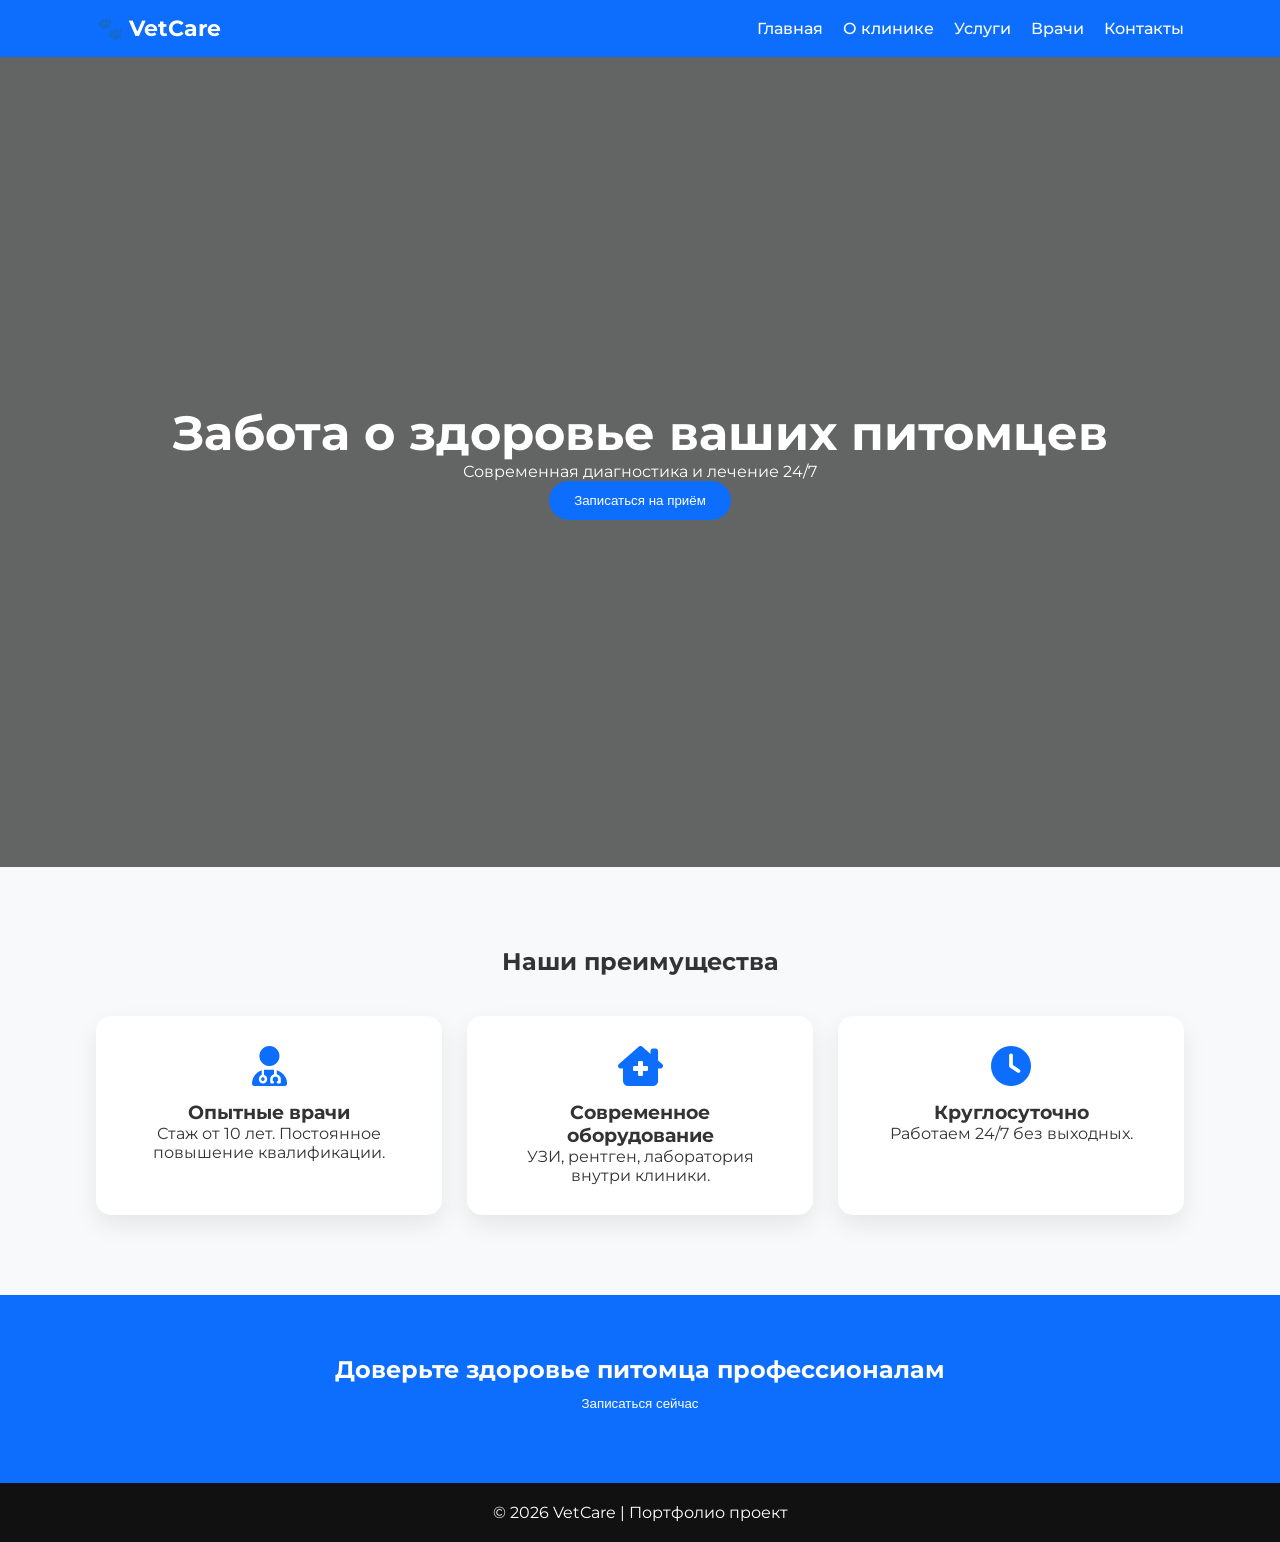
==== index.html @ 55741d21 "1" ====
<!DOCTYPE html>
<html lang="ru">
<head>
<meta charset="UTF-8">
<meta name="viewport" content="width=device-width, initial-scale=1.0">
<meta name="description" content="Современная ветеринарная клиника 24/7. Лечение, диагностика, хирургия.">
<title>Ветеринарная клиника "Забота"</title>
<link rel="stylesheet" href="css/style.css">
<link href="https://cdnjs.cloudflare.com/ajax/libs/font-awesome/6.4.0/css/all.min.css" rel="stylesheet">
</head>

<body>

<header>
    <div class="container nav-container">
        <div class="logo">🐾 VetCare</div>
        <nav>
            <ul class="nav-links">
                <li><a href="index.html">Главная</a></li>
                <li><a href="about.html">О клинике</a></li>
                <li><a href="services.html">Услуги</a></li>
                <li><a href="doctors.html">Врачи</a></li>
                <li><a href="contacts.html">Контакты</a></li>
            </ul>
        </nav>
        <div class="burger"><i class="fas fa-bars"></i></div>
    </div>
</header>

<section class="hero">
    <div class="hero-content">
        <h1>Забота о здоровье ваших питомцев</h1>
        <p>Современная диагностика и лечение 24/7</p>
        <button class="btn open-modal">Записаться на приём</button>
    </div>
</section>

<section class="section container">
    <h2>Наши преимущества</h2>
    <div class="cards">
        <div class="card">
            <i class="fas fa-user-md icon"></i>
            <h3>Опытные врачи</h3>
            <p>Стаж от 10 лет. Постоянное повышение квалификации.</p>
        </div>
        <div class="card">
            <i class="fas fa-clinic-medical icon"></i>
            <h3>Современное оборудование</h3>
            <p>УЗИ, рентген, лаборатория внутри клиники.</p>
        </div>
        <div class="card">
            <i class="fas fa-clock icon"></i>
            <h3>Круглосуточно</h3>
            <p>Работаем 24/7 без выходных.</p>
        </div>
    </div>
</section>

<section class="cta">
    <h2>Доверьте здоровье питомца профессионалам</h2>
    <button class="btn open-modal">Записаться сейчас</button>
</section>

<footer>
    <p>© 2026 VetCare | Портфолио проект</p>
</footer>

<!-- Модальное окно -->
<div class="modal">
    <div class="modal-content">
        <span class="close">&times;</span>
        <h2>Онлайн запись</h2>
        <form id="appointment-form">
            <input type="text" placeholder="Ваше имя" required>
            <input type="tel" placeholder="Телефон" required>
            <textarea placeholder="Комментарий"></textarea>
            <button type="submit" class="btn">Отправить</button>
        </form>
    </div>
</div>

<script src="js/script.js"></script>
</body>
</html>
---- css/style.css ----
@import url('https://fonts.googleapis.com/css2?family=Montserrat:wght@400;600;700&display=swap');

* {
    margin: 0;
    padding: 0;
    box-sizing: border-box;
}

body {
    font-family: 'Montserrat', sans-serif;
    background: #f8f9fa;
    color: #333;
    scroll-behavior: smooth;
}

.container {
    width: 85%;
    margin: auto;
}

header {
    background: #0d6efd;
    padding: 15px 0;
    position: sticky;
    top: 0;
    z-index: 1000;
}

.nav-container {
    display: flex;
    justify-content: space-between;
    align-items: center;
}

.logo {
    color: white;
    font-weight: 700;
    font-size: 22px;
}

.nav-links {
    display: flex;
    list-style: none;
}

.nav-links li {
    margin-left: 20px;
}

.nav-links a {
    color: white;
    text-decoration: none;
    font-weight: 500;
    transition: .3s;
}

.nav-links a:hover {
    opacity: .7;
}

.burger {
    display: none;
    color: white;
    font-size: 22px;
    cursor: pointer;
}

.hero {
    height: 90vh;
    background: linear-gradient(rgba(0,0,0,.6), rgba(0,0,0,.6)),
    url('https://images.unsplash.com/photo-1601758228041-f3b2795255f1');
    background-size: cover;
    background-position: center;
    display: flex;
    justify-content: center;
    align-items: center;
    text-align: center;
    color: white;
}

.hero h1 {
    font-size: 48px;
}

.btn {
    background: #0d6efd;
    color: white;
    padding: 12px 25px;
    border: none;
    border-radius: 30px;
    cursor: pointer;
    transition: .3s;
}

.btn:hover {
    background: #084298;
}

.section {
    padding: 80px 0;
    text-align: center;
}

.cards {
    display: flex;
    gap: 25px;
    margin-top: 40px;
}

.card {
    background: white;
    padding: 30px;
    border-radius: 15px;
    box-shadow: 0 10px 25px rgba(0,0,0,.08);
    transition: .3s;
    flex: 1;
}

.card:hover {
    transform: translateY(-10px);
}

.icon {
    font-size: 40px;
    margin-bottom: 15px;
    color: #0d6efd;
}

.cta {
    background: #0d6efd;
    color: white;
    padding: 60px 0;
    text-align: center;
}

/* Modal */

.modal {
    display: none;
    position: fixed;
    width: 100%;
    height: 100%;
    background: rgba(0,0,0,.6);
    justify-content: center;
    align-items: center;
}

.modal-content {
    background: white;
    padding: 30px;
    border-radius: 15px;
    width: 400px;
    position: relative;
}

.modal-content input,
.modal-content textarea {
    width: 100%;
    padding: 10px;
    margin-bottom: 15px;
}

.close {
    position: absolute;
    right: 15px;
    top: 10px;
    cursor: pointer;
    font-size: 20px;
}

footer {
    background: #111;
    color: white;
    text-align: center;
    padding: 20px 0;
}

/* Responsive */

@media(max-width: 900px) {

    .cards {
        flex-direction: column;
    }

    .nav-links {
        display: none;
        flex-direction: column;
        background: #0d6efd;
        position: absolute;
        top: 60px;
        right: 20px;
        padding: 20px;
        border-radius: 10px;
    }

    .burger {
        display: block;
    }
}
.page-hero {
    height: 50vh;
    background: linear-gradient(rgba(0,0,0,.6), rgba(0,0,0,.6)),
    url('https://images.unsplash.com/photo-1548767797-d8c844163c4c');
    background-size: cover;
    display:flex;
    justify-content:center;
    align-items:center;
    color:white;
}

.two-column {
    display: grid;
    grid-template-columns: 1fr 1fr;
    gap: 40px;
}

.about-img {
    width:100%;
    border-radius:15px;
}

.stats {
    background:#0d6efd;
    color:white;
    padding:60px 0;
    text-align:center;
}

.stats-grid {
    display:flex;
    justify-content:space-around;
}

.services-grid .card {
    margin-bottom:20px;
}

.doctors-grid {
    display:flex;
    gap:30px;
}

.doctor-card img {
    width:100%;
    border-radius:15px;
}

.filter-buttons button {
    margin:5px;
    padding:10px 15px;
    border:none;
    background:#0d6efd;
    color:white;
    cursor:pointer;
}
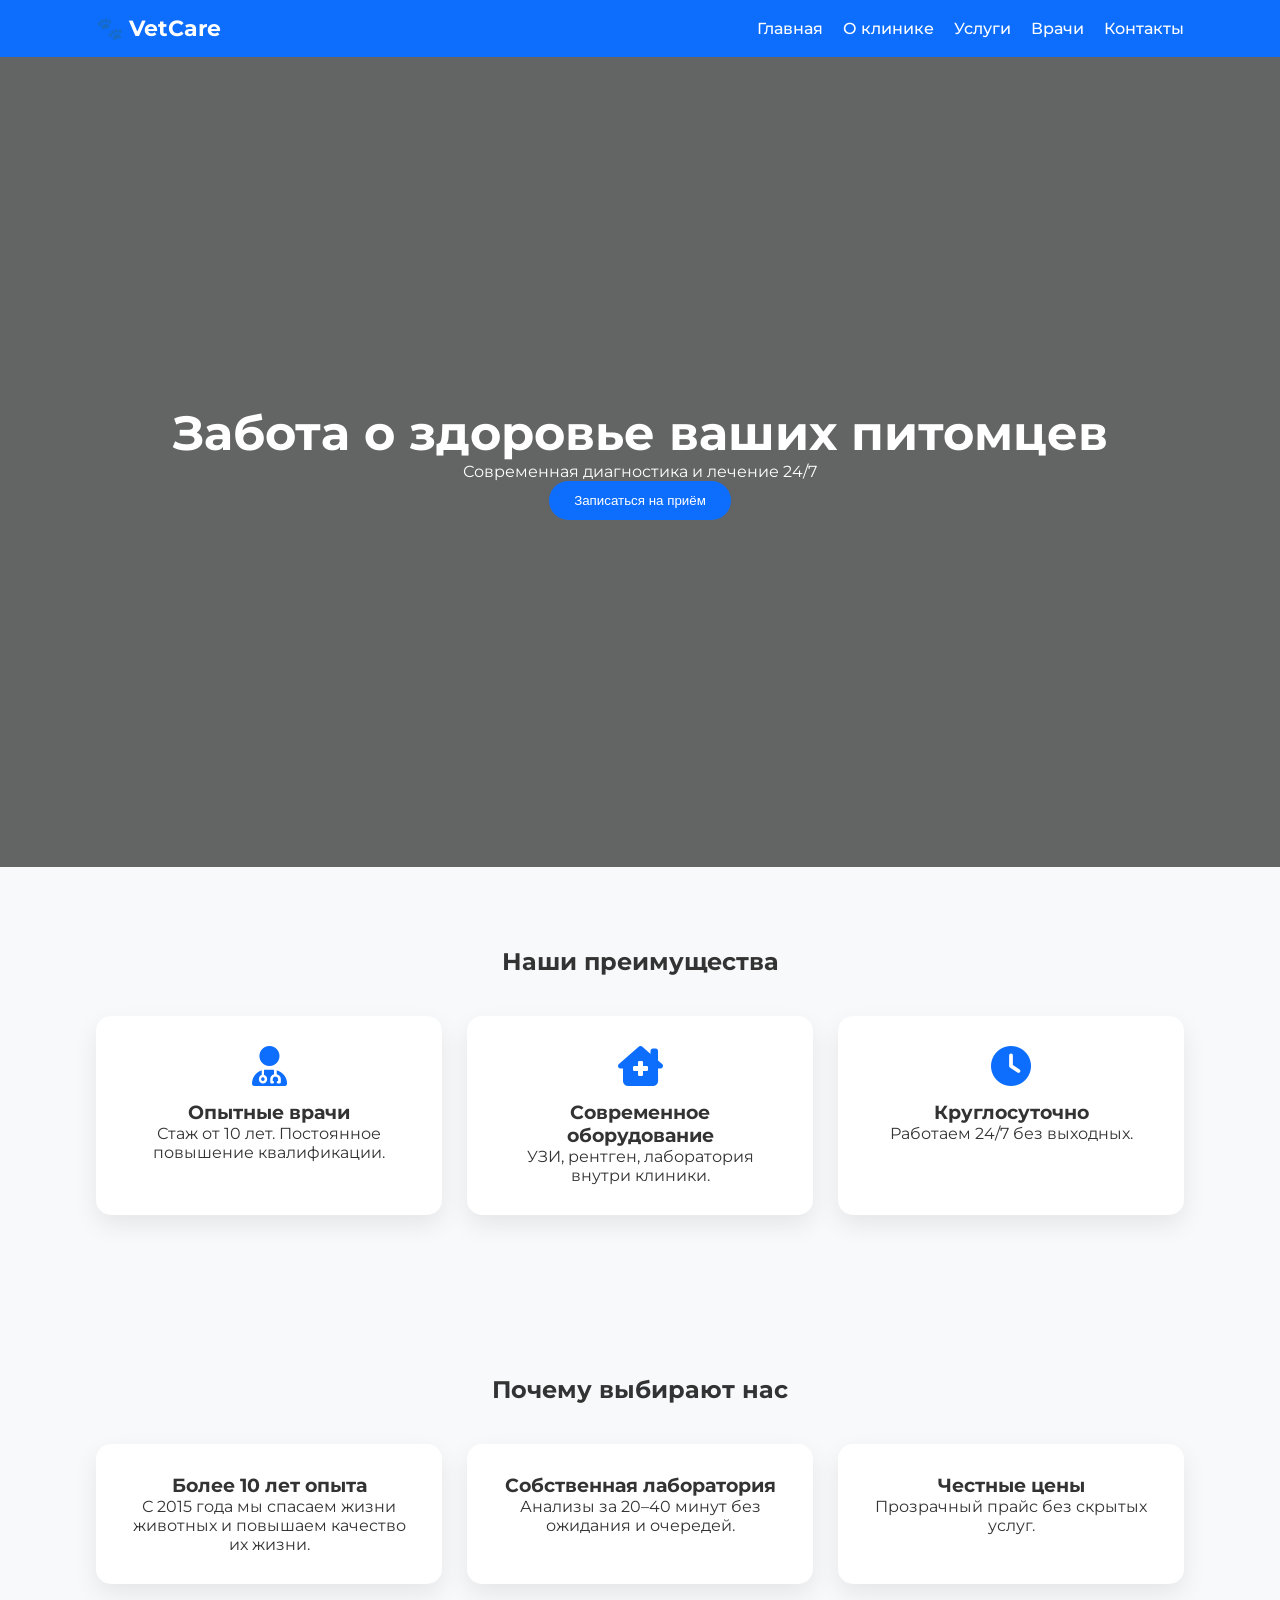
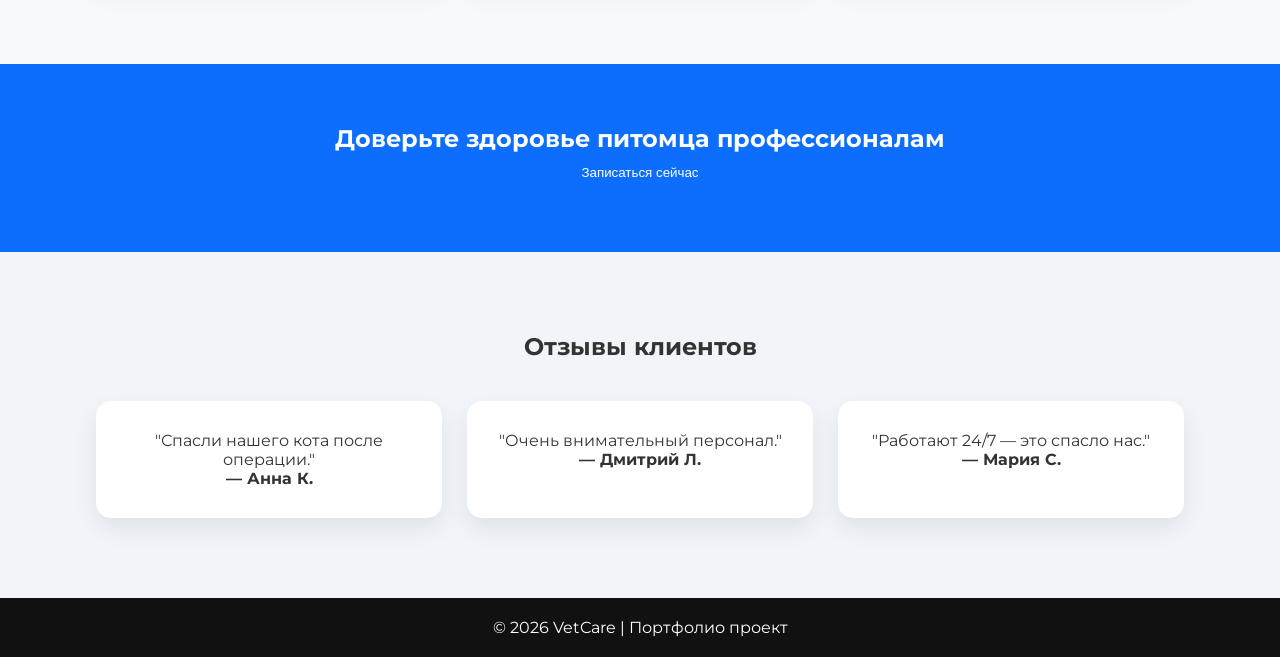
==== commit 94a3466f: "2" ====
--- a/index.html
+++ b/index.html
@@ -55,10 +55,46 @@
         </div>
     </div>
 </section>
+<section class="section container">
+    <h2>Почему выбирают нас</h2>
+    <div class="cards">
+        <div class="card">
+            <h3>Более 10 лет опыта</h3>
+            <p>С 2015 года мы спасаем жизни животных и повышаем качество их жизни.</p>
+        </div>
+        <div class="card">
+            <h3>Собственная лаборатория</h3>
+            <p>Анализы за 20–40 минут без ожидания и очередей.</p>
+        </div>
+        <div class="card">
+            <h3>Честные цены</h3>
+            <p>Прозрачный прайс без скрытых услуг.</p>
+        </div>
+    </div>
+</section>
 
 <section class="cta">
     <h2>Доверьте здоровье питомца профессионалам</h2>
     <button class="btn open-modal">Записаться сейчас</button>
+</section>
+<section class="section testimonials">
+    <div class="container">
+        <h2>Отзывы клиентов</h2>
+        <div class="cards">
+            <div class="card">
+                <p>"Спасли нашего кота после операции."</p>
+                <strong>— Анна К.</strong>
+            </div>
+            <div class="card">
+                <p>"Очень внимательный персонал."</p>
+                <strong>— Дмитрий Л.</strong>
+            </div>
+            <div class="card">
+                <p>"Работают 24/7 — это спасло нас."</p>
+                <strong>— Мария С.</strong>
+            </div>
+        </div>
+    </div>
 </section>
 
 <footer>
--- a/css/style.css
+++ b/css/style.css
@@ -253,4 +253,27 @@
     background:#0d6efd;
     color:white;
     cursor:pointer;
+}
+.price-table {
+    width:100%;
+    border-collapse: collapse;
+    margin-top:20px;
+}
+
+.price-table th, .price-table td {
+    border:1px solid #ddd;
+    padding:12px;
+}
+
+.price-table th {
+    background:#0d6efd;
+    color:white;
+}
+
+.testimonials {
+    background:#f1f4f8;
+}
+
+.faq-item {
+    margin-bottom:20px;
 }
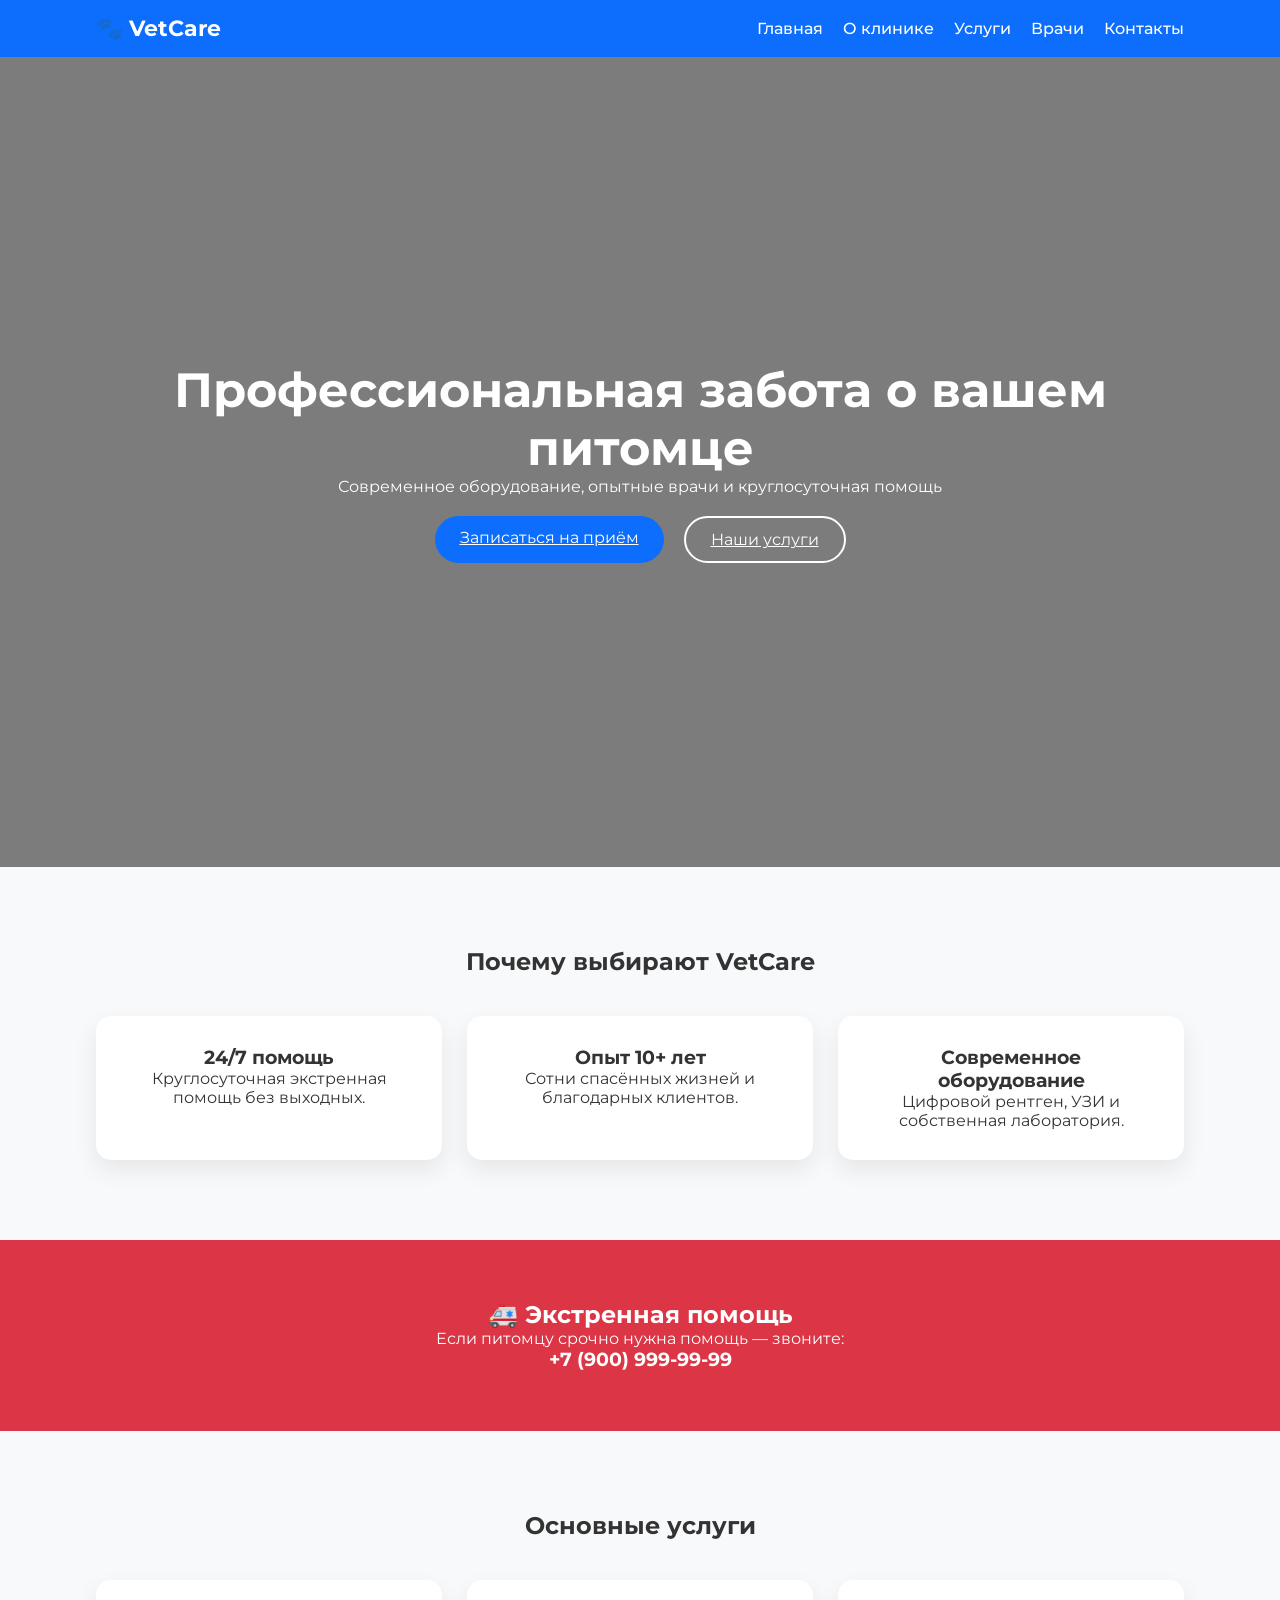
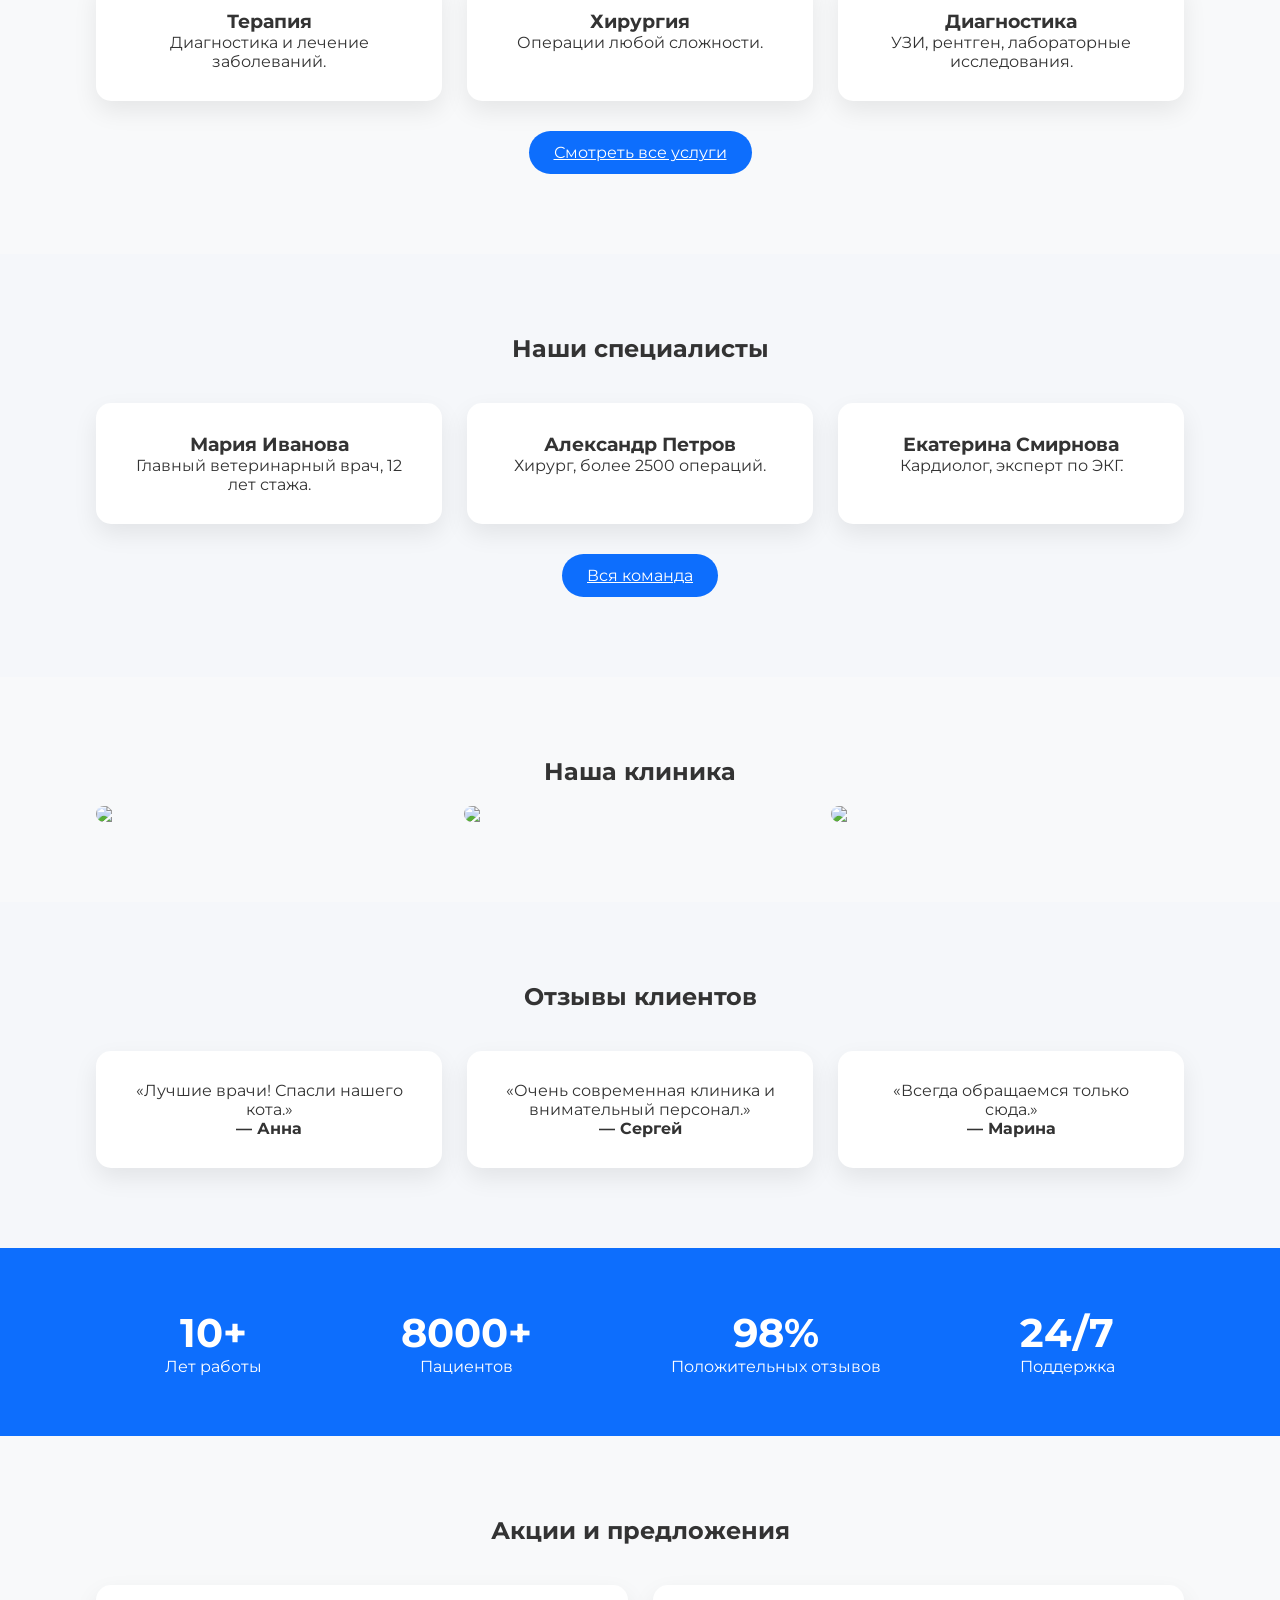
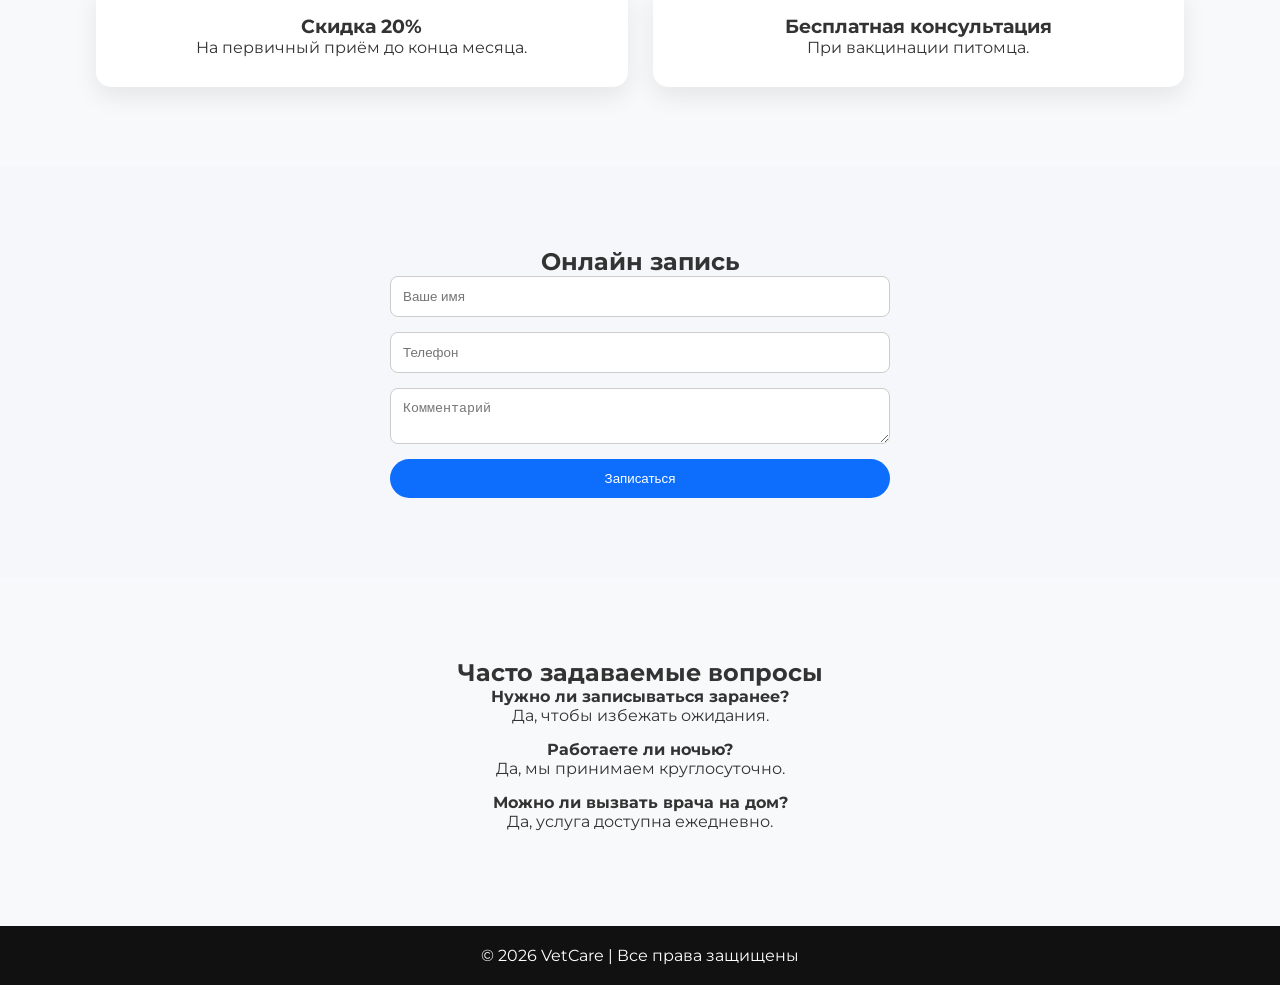
==== commit c139a6c3: "4" ====
--- a/index.html
+++ b/index.html
@@ -3,118 +3,188 @@
 <head>
 <meta charset="UTF-8">
 <meta name="viewport" content="width=device-width, initial-scale=1.0">
-<meta name="description" content="Современная ветеринарная клиника 24/7. Лечение, диагностика, хирургия.">
-<title>Ветеринарная клиника "Забота"</title>
+<title>VetCare — Ветеринарная клиника</title>
 <link rel="stylesheet" href="css/style.css">
-<link href="https://cdnjs.cloudflare.com/ajax/libs/font-awesome/6.4.0/css/all.min.css" rel="stylesheet">
 </head>
-
 <body>
 
 <header>
-    <div class="container nav-container">
-        <div class="logo">🐾 VetCare</div>
-        <nav>
-            <ul class="nav-links">
-                <li><a href="index.html">Главная</a></li>
-                <li><a href="about.html">О клинике</a></li>
-                <li><a href="services.html">Услуги</a></li>
-                <li><a href="doctors.html">Врачи</a></li>
-                <li><a href="contacts.html">Контакты</a></li>
-            </ul>
-        </nav>
-        <div class="burger"><i class="fas fa-bars"></i></div>
-    </div>
+<div class="container nav-container">
+<div class="logo">🐾 VetCare</div>
+<ul class="nav-links">
+<li><a href="index.html">Главная</a></li>
+<li><a href="about.html">О клинике</a></li>
+<li><a href="services.html">Услуги</a></li>
+<li><a href="doctors.html">Врачи</a></li>
+<li><a href="contacts.html">Контакты</a></li>
+</ul>
+</div>
 </header>
 
+<!-- HERO -->
 <section class="hero">
-    <div class="hero-content">
-        <h1>Забота о здоровье ваших питомцев</h1>
-        <p>Современная диагностика и лечение 24/7</p>
-        <button class="btn open-modal">Записаться на приём</button>
-    </div>
+<div class="container hero-content">
+<h1>Профессиональная забота о вашем питомце</h1>
+<p>Современное оборудование, опытные врачи и круглосуточная помощь</p>
+<div class="hero-buttons">
+<a href="contacts.html" class="btn">Записаться на приём</a>
+<a href="services.html" class="btn btn-outline">Наши услуги</a>
+</div>
+</div>
 </section>
 
+<!-- Преимущества -->
 <section class="section container">
-    <h2>Наши преимущества</h2>
-    <div class="cards">
-        <div class="card">
-            <i class="fas fa-user-md icon"></i>
-            <h3>Опытные врачи</h3>
-            <p>Стаж от 10 лет. Постоянное повышение квалификации.</p>
-        </div>
-        <div class="card">
-            <i class="fas fa-clinic-medical icon"></i>
-            <h3>Современное оборудование</h3>
-            <p>УЗИ, рентген, лаборатория внутри клиники.</p>
-        </div>
-        <div class="card">
-            <i class="fas fa-clock icon"></i>
-            <h3>Круглосуточно</h3>
-            <p>Работаем 24/7 без выходных.</p>
-        </div>
-    </div>
-</section>
-<section class="section container">
-    <h2>Почему выбирают нас</h2>
-    <div class="cards">
-        <div class="card">
-            <h3>Более 10 лет опыта</h3>
-            <p>С 2015 года мы спасаем жизни животных и повышаем качество их жизни.</p>
-        </div>
-        <div class="card">
-            <h3>Собственная лаборатория</h3>
-            <p>Анализы за 20–40 минут без ожидания и очередей.</p>
-        </div>
-        <div class="card">
-            <h3>Честные цены</h3>
-            <p>Прозрачный прайс без скрытых услуг.</p>
-        </div>
-    </div>
+<h2>Почему выбирают VetCare</h2>
+<div class="cards">
+<div class="card">
+<h3>24/7 помощь</h3>
+<p>Круглосуточная экстренная помощь без выходных.</p>
+</div>
+<div class="card">
+<h3>Опыт 10+ лет</h3>
+<p>Сотни спасённых жизней и благодарных клиентов.</p>
+</div>
+<div class="card">
+<h3>Современное оборудование</h3>
+<p>Цифровой рентген, УЗИ и собственная лаборатория.</p>
+</div>
+</div>
 </section>
 
-<section class="cta">
-    <h2>Доверьте здоровье питомца профессионалам</h2>
-    <button class="btn open-modal">Записаться сейчас</button>
+<!-- Срочная помощь -->
+<section class="emergency">
+<div class="container">
+<h2>🚑 Экстренная помощь</h2>
+<p>Если питомцу срочно нужна помощь — звоните:</p>
+<h3>+7 (900) 999-99-99</h3>
+</div>
 </section>
-<section class="section testimonials">
-    <div class="container">
-        <h2>Отзывы клиентов</h2>
-        <div class="cards">
-            <div class="card">
-                <p>"Спасли нашего кота после операции."</p>
-                <strong>— Анна К.</strong>
-            </div>
-            <div class="card">
-                <p>"Очень внимательный персонал."</p>
-                <strong>— Дмитрий Л.</strong>
-            </div>
-            <div class="card">
-                <p>"Работают 24/7 — это спасло нас."</p>
-                <strong>— Мария С.</strong>
-            </div>
-        </div>
-    </div>
+
+<!-- Услуги -->
+<section class="section container">
+<h2>Основные услуги</h2>
+<div class="cards">
+<div class="card">
+<h3>Терапия</h3>
+<p>Диагностика и лечение заболеваний.</p>
+</div>
+<div class="card">
+<h3>Хирургия</h3>
+<p>Операции любой сложности.</p>
+</div>
+<div class="card">
+<h3>Диагностика</h3>
+<p>УЗИ, рентген, лабораторные исследования.</p>
+</div>
+</div>
+<a href="services.html" class="btn center-btn">Смотреть все услуги</a>
+</section>
+
+<!-- Врачи -->
+<section class="section light-bg">
+<div class="container">
+<h2>Наши специалисты</h2>
+<div class="cards">
+<div class="card">
+<h3>Мария Иванова</h3>
+<p>Главный ветеринарный врач, 12 лет стажа.</p>
+</div>
+<div class="card">
+<h3>Александр Петров</h3>
+<p>Хирург, более 2500 операций.</p>
+</div>
+<div class="card">
+<h3>Екатерина Смирнова</h3>
+<p>Кардиолог, эксперт по ЭКГ.</p>
+</div>
+</div>
+<a href="doctors.html" class="btn center-btn">Вся команда</a>
+</div>
+</section>
+
+<!-- Галерея -->
+<section class="section container">
+<h2>Наша клиника</h2>
+<div class="gallery">
+<img src="https://images.unsplash.com/photo-1583511655857-d19b40a7a54e">
+<img src="https://images.unsplash.com/photo-1559839734-2b71ea197ec2">
+<img src="https://images.unsplash.com/photo-1594824476967-48c8b964273f">
+</div>
+</section>
+
+<!-- Отзывы -->
+<section class="section light-bg">
+<div class="container">
+<h2>Отзывы клиентов</h2>
+<div class="cards">
+<div class="card">
+<p>«Лучшие врачи! Спасли нашего кота.»</p>
+<strong>— Анна</strong>
+</div>
+<div class="card">
+<p>«Очень современная клиника и внимательный персонал.»</p>
+<strong>— Сергей</strong>
+</div>
+<div class="card">
+<p>«Всегда обращаемся только сюда.»</p>
+<strong>— Марина</strong>
+</div>
+</div>
+</div>
+</section>
+
+<!-- Статистика -->
+<section class="stats">
+<div class="container stats-grid">
+<div><h3>10+</h3><p>Лет работы</p></div>
+<div><h3>8000+</h3><p>Пациентов</p></div>
+<div><h3>98%</h3><p>Положительных отзывов</p></div>
+<div><h3>24/7</h3><p>Поддержка</p></div>
+</div>
+</section>
+
+<!-- Акции -->
+<section class="section container">
+<h2>Акции и предложения</h2>
+<div class="cards">
+<div class="card">
+<h3>Скидка 20%</h3>
+<p>На первичный приём до конца месяца.</p>
+</div>
+<div class="card">
+<h3>Бесплатная консультация</h3>
+<p>При вакцинации питомца.</p>
+</div>
+</div>
+</section>
+
+<!-- Онлайн запись -->
+<section class="section light-bg">
+<div class="container">
+<h2>Онлайн запись</h2>
+<form class="contact-form">
+<input type="text" placeholder="Ваше имя" required>
+<input type="tel" placeholder="Телефон" required>
+<textarea placeholder="Комментарий"></textarea>
+<button class="btn">Записаться</button>
+</form>
+</div>
+</section>
+
+<!-- FAQ -->
+<section class="section container">
+<h2>Часто задаваемые вопросы</h2>
+<div class="faq">
+<p><strong>Нужно ли записываться заранее?</strong><br>Да, чтобы избежать ожидания.</p>
+<p><strong>Работаете ли ночью?</strong><br>Да, мы принимаем круглосуточно.</p>
+<p><strong>Можно ли вызвать врача на дом?</strong><br>Да, услуга доступна ежедневно.</p>
+</div>
 </section>
 
 <footer>
-    <p>© 2026 VetCare | Портфолио проект</p>
+<p>© 2026 VetCare | Все права защищены</p>
 </footer>
 
-<!-- Модальное окно -->
-<div class="modal">
-    <div class="modal-content">
-        <span class="close">&times;</span>
-        <h2>Онлайн запись</h2>
-        <form id="appointment-form">
-            <input type="text" placeholder="Ваше имя" required>
-            <input type="tel" placeholder="Телефон" required>
-            <textarea placeholder="Комментарий"></textarea>
-            <button type="submit" class="btn">Отправить</button>
-        </form>
-    </div>
-</div>
-
-<script src="js/script.js"></script>
 </body>
 </html>
--- a/css/style.css
+++ b/css/style.css
@@ -276,4 +276,157 @@
 
 .faq-item {
     margin-bottom:20px;
+}
+.gallery {
+    display: grid;
+    grid-template-columns: repeat(3, 1fr);
+    gap: 15px;
+    margin-top: 30px;
+}
+
+.gallery img {
+    width: 100%;
+    border-radius: 15px;
+}
+
+.license {
+    background: #f1f4f8;
+    text-align: center;
+}
+
+.partners {
+    display: flex;
+    justify-content: space-around;
+    margin-top: 30px;
+    font-weight: 600;
+}
+
+.stats {
+    background: #0d6efd;
+    color: white;
+    text-align: center;
+}
+
+.stats-grid {
+    display: flex;
+    justify-content: space-around;
+}
+
+.stats h3 {
+    font-size: 40px;
+}
+.emergency {
+    background:#dc3545;
+    color:white;
+    text-align:center;
+    padding:60px 0;
+}
+
+.contact-form {
+    display:flex;
+    flex-direction:column;
+    gap:15px;
+    max-width:500px;
+    margin:auto;
+}
+
+.contact-form input,
+.contact-form textarea {
+    padding:12px;
+    border:1px solid #ccc;
+    border-radius:8px;
+}
+.doctor-card img {
+    width: 100%;
+    border-radius: 12px;
+    margin-bottom: 15px;
+}
+
+.doctor-card h4 {
+    margin-top: 15px;
+    color: #0d6efd;
+}
+.hero {
+background: linear-gradient(rgba(0,0,0,0.5), rgba(0,0,0,0.5)),
+url('https://images.unsplash.com/photo-1517849845537-4d257902454a');
+background-size: cover;
+background-position: center;
+color: white;
+padding: 120px 0;
+text-align: center;
+}
+
+.hero-buttons {
+margin-top: 20px;
+display: flex;
+gap: 20px;
+justify-content: center;
+}
+
+.btn-outline {
+background: transparent;
+border: 2px solid white;
+color: white;
+}
+
+.light-bg {
+background: #f5f7fa;
+}
+
+.center-btn {
+display: block;
+margin: 30px auto 0;
+width: fit-content;
+}
+
+.gallery {
+display: grid;
+grid-template-columns: repeat(3, 1fr);
+gap: 15px;
+margin-top: 20px;
+}
+
+.gallery img {
+width: 100%;
+border-radius: 15px;
+}
+
+.faq p {
+margin-bottom: 15px;
+}
+.service-grid {
+display: grid;
+grid-template-columns: repeat(3, 1fr);
+gap: 25px;
+margin-top: 30px;
+}
+
+.service-card {
+background: white;
+padding: 25px;
+border-radius: 15px;
+box-shadow: 0 8px 25px rgba(0,0,0,0.08);
+transition: 0.3s;
+}
+
+.service-card:hover {
+transform: translateY(-5px);
+}
+
+.service-card ul {
+padding-left: 20px;
+margin: 15px 0;
+}
+
+.price {
+font-weight: bold;
+color: #0d6efd;
+}
+
+.steps {
+display: grid;
+grid-template-columns: repeat(4, 1fr);
+gap: 20px;
+text-align: center;
+margin-top: 30px;
 }
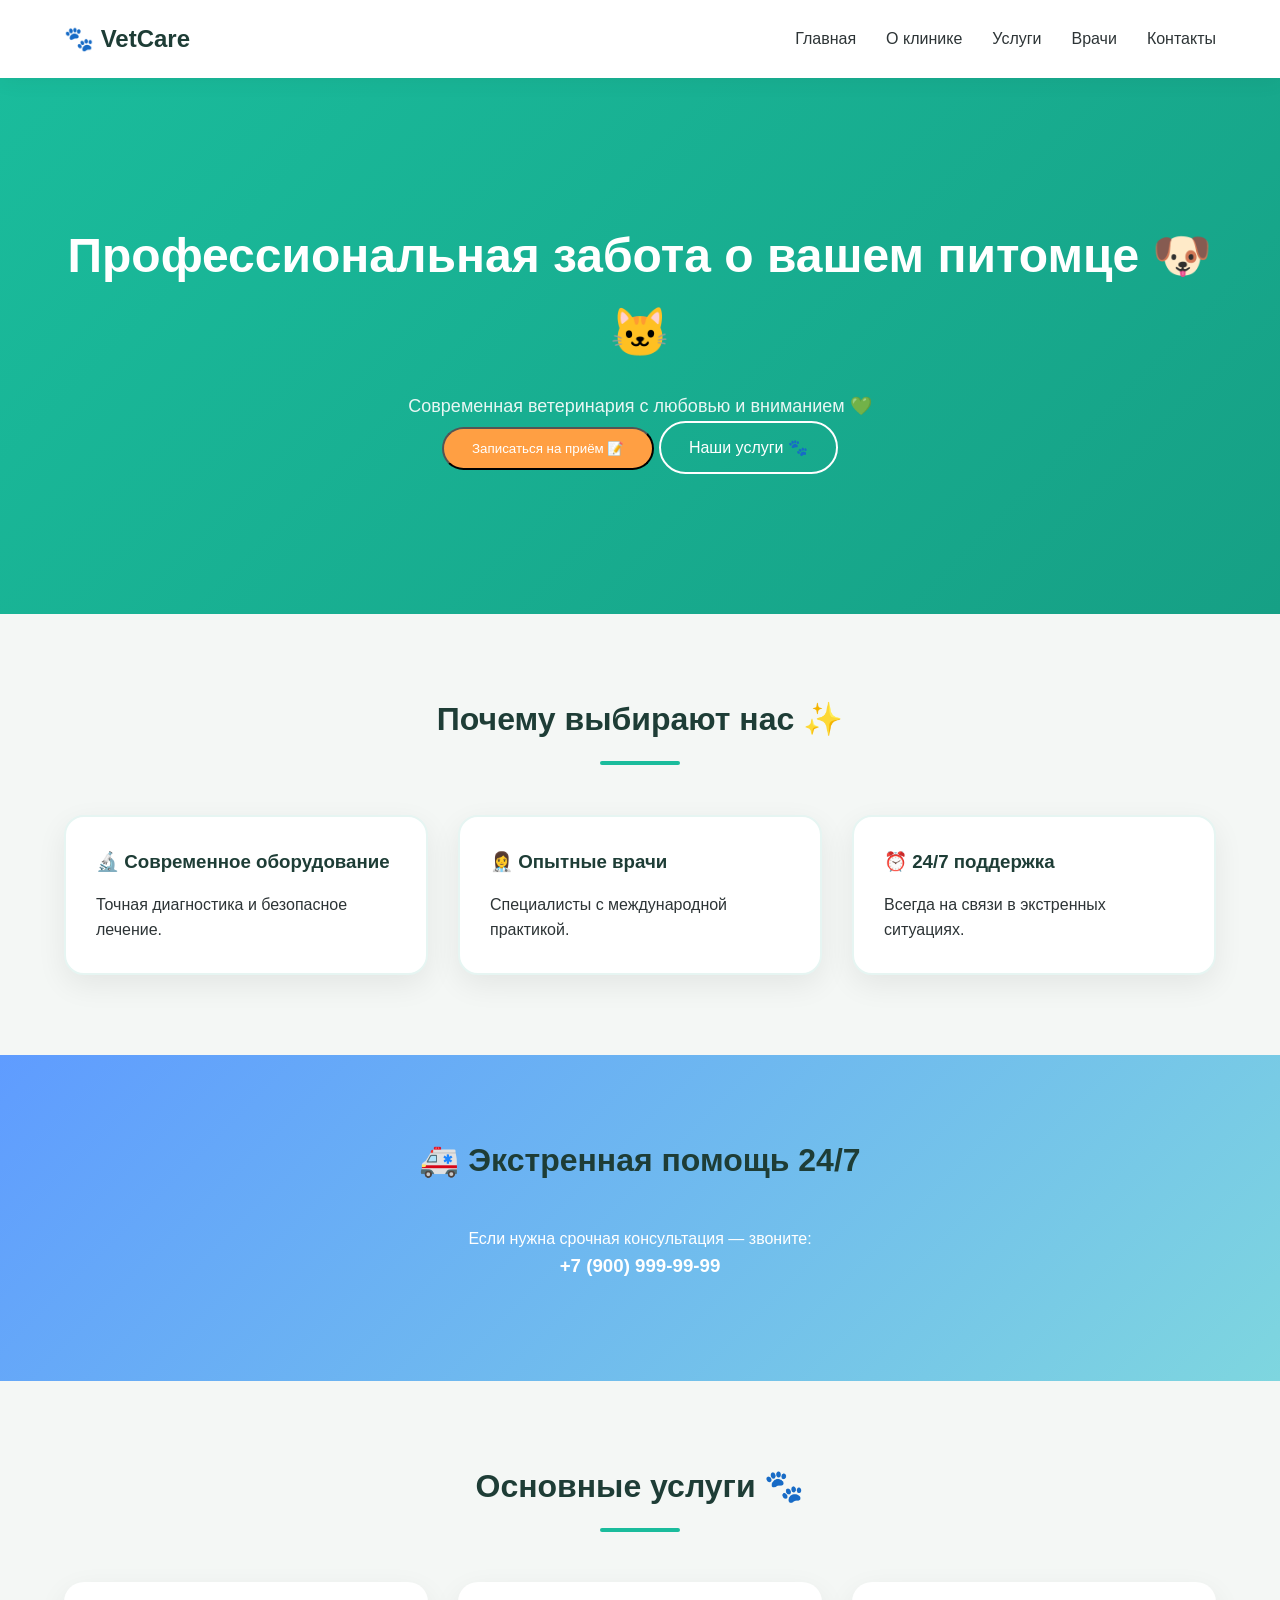
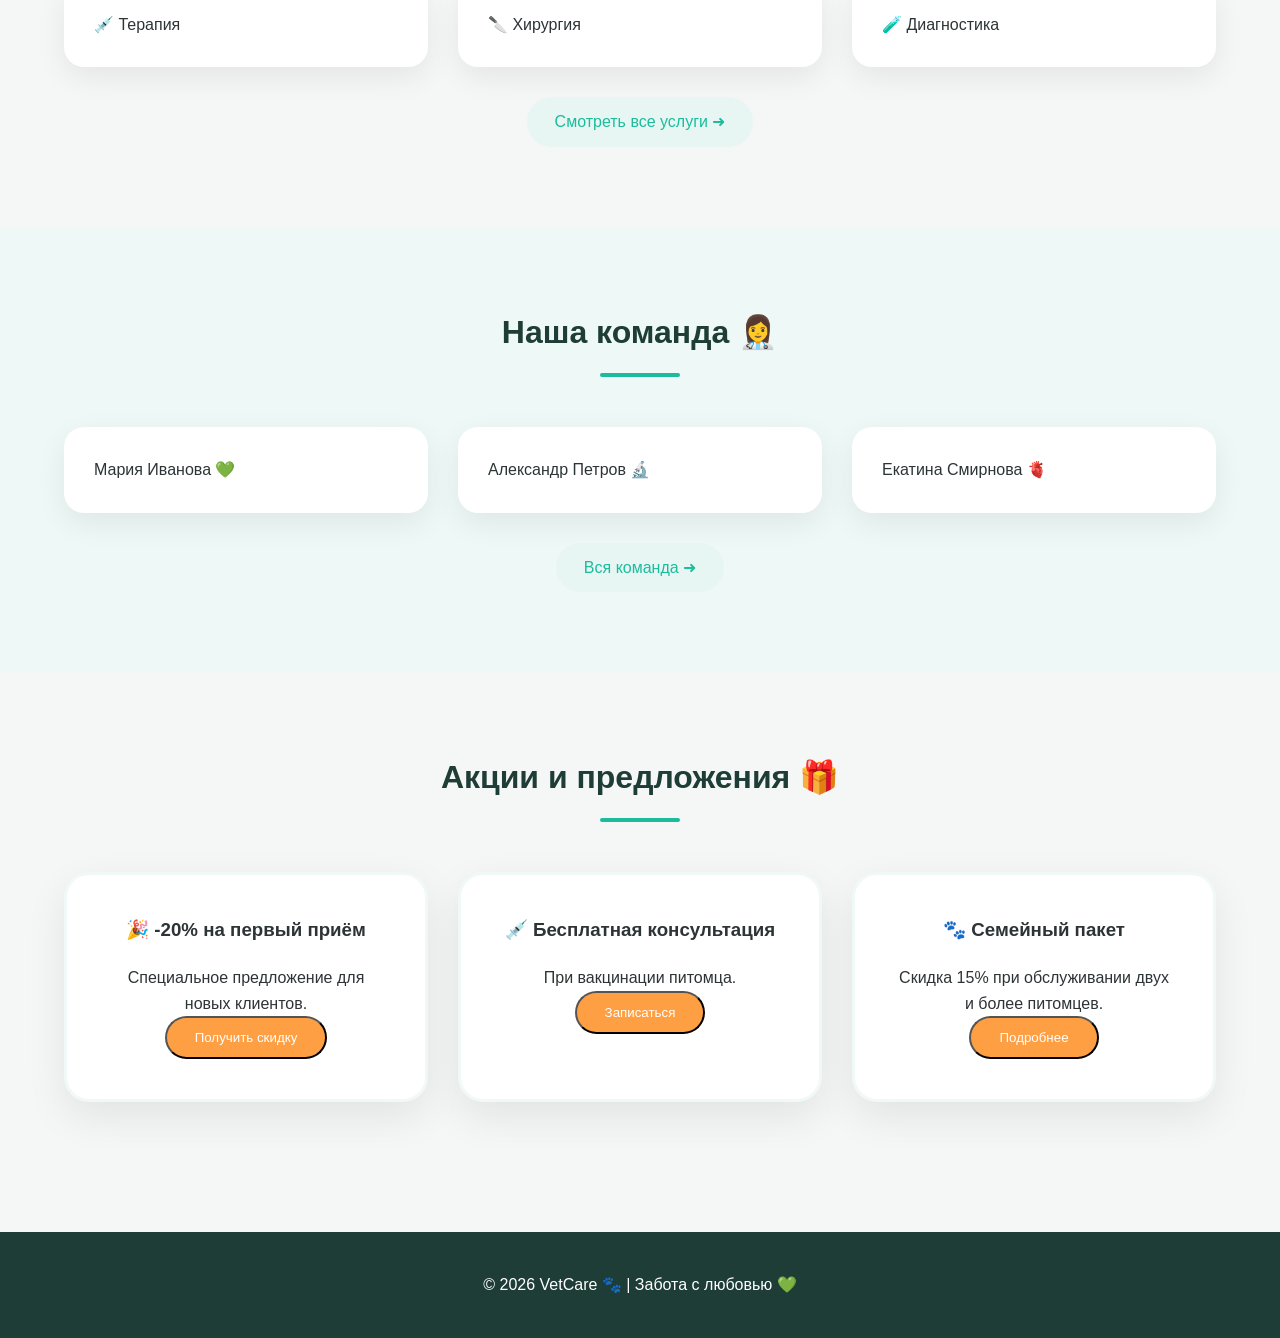
==== commit 412f3768: "6" ====
--- a/index.html
+++ b/index.html
@@ -3,7 +3,7 @@
 <head>
 <meta charset="UTF-8">
 <meta name="viewport" content="width=device-width, initial-scale=1.0">
-<title>VetCare — Ветеринарная клиника</title>
+<title>VetCare — Ветеринарная клиника 🐾</title>
 <link rel="stylesheet" href="css/style.css">
 </head>
 <body>
@@ -23,168 +23,133 @@
 
 <!-- HERO -->
 <section class="hero">
-<div class="container hero-content">
-<h1>Профессиональная забота о вашем питомце</h1>
-<p>Современное оборудование, опытные врачи и круглосуточная помощь</p>
+<div class="container hero-box">
+<h1>Профессиональная забота о вашем питомце 🐶🐱</h1>
+<p>Современная ветеринария с любовью и вниманием 💚</p>
+
 <div class="hero-buttons">
-<a href="contacts.html" class="btn">Записаться на приём</a>
-<a href="services.html" class="btn btn-outline">Наши услуги</a>
+<button class="btn btn-accent" onclick="openModal()">Записаться на приём 📝</button>
+<a href="services.html" class="btn btn-outline">Наши услуги 🐾</a>
 </div>
+
 </div>
 </section>
 
 <!-- Преимущества -->
 <section class="section container">
-<h2>Почему выбирают VetCare</h2>
-<div class="cards">
+<h2 class="section-title">Почему выбирают нас ✨</h2>
+
+<div class="cards fancy-cards">
 <div class="card">
-<h3>24/7 помощь</h3>
-<p>Круглосуточная экстренная помощь без выходных.</p>
+<h3>🔬 Современное оборудование</h3>
+<p>Точная диагностика и безопасное лечение.</p>
 </div>
 <div class="card">
-<h3>Опыт 10+ лет</h3>
-<p>Сотни спасённых жизней и благодарных клиентов.</p>
+<h3>👩‍⚕️ Опытные врачи</h3>
+<p>Специалисты с международной практикой.</p>
 </div>
 <div class="card">
-<h3>Современное оборудование</h3>
-<p>Цифровой рентген, УЗИ и собственная лаборатория.</p>
+<h3>⏰ 24/7 поддержка</h3>
+<p>Всегда на связи в экстренных ситуациях.</p>
 </div>
 </div>
 </section>
 
-<!-- Срочная помощь -->
-<section class="emergency">
-<div class="container">
-<h2>🚑 Экстренная помощь</h2>
-<p>Если питомцу срочно нужна помощь — звоните:</p>
+<!-- Экстренная помощь -->
+<section class="emergency-new">
+<div class="container emergency-box">
+<h2>🚑 Экстренная помощь 24/7</h2>
+<p>Если нужна срочная консультация — звоните:</p>
 <h3>+7 (900) 999-99-99</h3>
 </div>
 </section>
 
 <!-- Услуги -->
 <section class="section container">
-<h2>Основные услуги</h2>
+<h2 class="section-title">Основные услуги 🐾</h2>
+
 <div class="cards">
-<div class="card">
-<h3>Терапия</h3>
-<p>Диагностика и лечение заболеваний.</p>
+<div class="card">💉 Терапия</div>
+<div class="card">🔪 Хирургия</div>
+<div class="card">🧪 Диагностика</div>
 </div>
-<div class="card">
-<h3>Хирургия</h3>
-<p>Операции любой сложности.</p>
+
+<div class="center-btn">
+<a href="services.html" class="btn btn-soft">Смотреть все услуги ➜</a>
 </div>
-<div class="card">
-<h3>Диагностика</h3>
-<p>УЗИ, рентген, лабораторные исследования.</p>
-</div>
-</div>
-<a href="services.html" class="btn center-btn">Смотреть все услуги</a>
 </section>
 
 <!-- Врачи -->
 <section class="section light-bg">
 <div class="container">
-<h2>Наши специалисты</h2>
+<h2 class="section-title">Наша команда 👩‍⚕️</h2>
+
 <div class="cards">
-<div class="card">
-<h3>Мария Иванова</h3>
-<p>Главный ветеринарный врач, 12 лет стажа.</p>
+<div class="card">Мария Иванова 💚</div>
+<div class="card">Александр Петров 🔬</div>
+<div class="card">Екатина Смирнова 🫀</div>
 </div>
-<div class="card">
-<h3>Александр Петров</h3>
-<p>Хирург, более 2500 операций.</p>
+
+<div class="center-btn">
+<a href="doctors.html" class="btn btn-soft">Вся команда ➜</a>
 </div>
-<div class="card">
-<h3>Екатерина Смирнова</h3>
-<p>Кардиолог, эксперт по ЭКГ.</p>
-</div>
-</div>
-<a href="doctors.html" class="btn center-btn">Вся команда</a>
-</div>
-</section>
 
-<!-- Галерея -->
-<section class="section container">
-<h2>Наша клиника</h2>
-<div class="gallery">
-<img src="https://images.unsplash.com/photo-1583511655857-d19b40a7a54e">
-<img src="https://images.unsplash.com/photo-1559839734-2b71ea197ec2">
-<img src="https://images.unsplash.com/photo-1594824476967-48c8b964273f">
-</div>
-</section>
-
-<!-- Отзывы -->
-<section class="section light-bg">
-<div class="container">
-<h2>Отзывы клиентов</h2>
-<div class="cards">
-<div class="card">
-<p>«Лучшие врачи! Спасли нашего кота.»</p>
-<strong>— Анна</strong>
-</div>
-<div class="card">
-<p>«Очень современная клиника и внимательный персонал.»</p>
-<strong>— Сергей</strong>
-</div>
-<div class="card">
-<p>«Всегда обращаемся только сюда.»</p>
-<strong>— Марина</strong>
-</div>
-</div>
-</div>
-</section>
-
-<!-- Статистика -->
-<section class="stats">
-<div class="container stats-grid">
-<div><h3>10+</h3><p>Лет работы</p></div>
-<div><h3>8000+</h3><p>Пациентов</p></div>
-<div><h3>98%</h3><p>Положительных отзывов</p></div>
-<div><h3>24/7</h3><p>Поддержка</p></div>
 </div>
 </section>
 
 <!-- Акции -->
 <section class="section container">
-<h2>Акции и предложения</h2>
-<div class="cards">
-<div class="card">
-<h3>Скидка 20%</h3>
-<p>На первичный приём до конца месяца.</p>
+<h2 class="section-title">Акции и предложения 🎁</h2>
+
+<div class="promo-grid">
+
+<div class="promo-card">
+<h3>🎉 -20% на первый приём</h3>
+<p>Специальное предложение для новых клиентов.</p>
+<button class="btn btn-accent" onclick="openModal()">Получить скидку</button>
 </div>
-<div class="card">
-<h3>Бесплатная консультация</h3>
+
+<div class="promo-card">
+<h3>💉 Бесплатная консультация</h3>
 <p>При вакцинации питомца.</p>
+<button class="btn btn-accent" onclick="openModal()">Записаться</button>
 </div>
+
+<div class="promo-card">
+<h3>🐾 Семейный пакет</h3>
+<p>Скидка 15% при обслуживании двух и более питомцев.</p>
+<button class="btn btn-accent" onclick="openModal()">Подробнее</button>
+</div>
+
 </div>
 </section>
 
-<!-- Онлайн запись -->
-<section class="section light-bg">
-<div class="container">
-<h2>Онлайн запись</h2>
+<footer>
+<p>© 2026 VetCare 🐾 | Забота с любовью 💚</p>
+</footer>
+
+<!-- МОДАЛЬНОЕ ОКНО -->
+<div id="modal" class="modal">
+<div class="modal-content">
+<span class="close" onclick="closeModal()">×</span>
+<h2>Оставить заявку 📝</h2>
 <form class="contact-form">
 <input type="text" placeholder="Ваше имя" required>
 <input type="tel" placeholder="Телефон" required>
 <textarea placeholder="Комментарий"></textarea>
-<button class="btn">Записаться</button>
+<button class="btn btn-accent">Отправить</button>
 </form>
 </div>
-</section>
+</div>
 
-<!-- FAQ -->
-<section class="section container">
-<h2>Часто задаваемые вопросы</h2>
-<div class="faq">
-<p><strong>Нужно ли записываться заранее?</strong><br>Да, чтобы избежать ожидания.</p>
-<p><strong>Работаете ли ночью?</strong><br>Да, мы принимаем круглосуточно.</p>
-<p><strong>Можно ли вызвать врача на дом?</strong><br>Да, услуга доступна ежедневно.</p>
-</div>
-</section>
-
-<footer>
-<p>© 2026 VetCare | Все права защищены</p>
-</footer>
+<script>
+function openModal() {
+document.getElementById("modal").style.display = "flex";
+}
+function closeModal() {
+document.getElementById("modal").style.display = "none";
+}
+</script>
 
 </body>
 </html>
--- a/css/style.css
+++ b/css/style.css
@@ -1,416 +1,172 @@
-@import url('https://fonts.googleapis.com/css2?family=Montserrat:wght@400;600;700&display=swap');
+/* ===== БАЗА ===== */
 
 * {
-    margin: 0;
-    padding: 0;
-    box-sizing: border-box;
+margin: 0;
+padding: 0;
+box-sizing: border-box;
 }
 
 body {
-    font-family: 'Montserrat', sans-serif;
-    background: #f8f9fa;
-    color: #333;
-    scroll-behavior: smooth;
+font-family: 'Segoe UI', sans-serif;
+background: #f4f7f5;
+color: #2d3436;
+line-height: 1.6;
 }
 
 .container {
-    width: 85%;
-    margin: auto;
-}
+width: 90%;
+max-width: 1200px;
+margin: auto;
+}
+
+.section {
+padding: 80px 0;
+}
+
+h1, h2, h3 {
+margin-bottom: 20px;
+}
+
+h2 {
+text-align: center;
+font-size: 32px;
+color: #1e3d36;
+margin-bottom: 40px;
+}
+
+/* ===== HEADER ===== */
 
 header {
-    background: #0d6efd;
-    padding: 15px 0;
-    position: sticky;
-    top: 0;
-    z-index: 1000;
+background: white;
+box-shadow: 0 4px 20px rgba(0,0,0,0.05);
+position: sticky;
+top: 0;
+z-index: 1000;
 }
 
 .nav-container {
-    display: flex;
-    justify-content: space-between;
-    align-items: center;
+display: flex;
+justify-content: space-between;
+align-items: center;
+padding: 20px 0;
 }
 
 .logo {
-    color: white;
-    font-weight: 700;
-    font-size: 22px;
+font-size: 24px;
+font-weight: bold;
+color: #1e3d36;
 }
 
 .nav-links {
-    display: flex;
-    list-style: none;
-}
-
-.nav-links li {
-    margin-left: 20px;
+list-style: none;
+display: flex;
+gap: 30px;
 }
 
 .nav-links a {
-    color: white;
-    text-decoration: none;
-    font-weight: 500;
-    transition: .3s;
+text-decoration: none;
+color: #2d3436;
+font-weight: 500;
+transition: 0.3s;
 }
 
 .nav-links a:hover {
-    opacity: .7;
-}
-
-.burger {
-    display: none;
-    color: white;
-    font-size: 22px;
-    cursor: pointer;
-}
+color: #1abc9c;
+}
+
+/* ===== HERO ===== */
 
 .hero {
-    height: 90vh;
-    background: linear-gradient(rgba(0,0,0,.6), rgba(0,0,0,.6)),
-    url('https://images.unsplash.com/photo-1601758228041-f3b2795255f1');
-    background-size: cover;
-    background-position: center;
-    display: flex;
-    justify-content: center;
-    align-items: center;
-    text-align: center;
-    color: white;
+background: linear-gradient(135deg, #1abc9c, #16a085);
+color: white;
+padding: 140px 0;
+text-align: center;
 }
 
 .hero h1 {
-    font-size: 48px;
-}
+font-size: 48px;
+margin-bottom: 20px;
+}
+
+.hero p {
+font-size: 18px;
+opacity: 0.9;
+}
+
+.page-hero {
+background: linear-gradient(135deg, #dff7f2, #f6fffc);
+padding: 100px 0;
+text-align: center;
+}
+
+/* ===== КНОПКИ ===== */
 
 .btn {
-    background: #0d6efd;
-    color: white;
-    padding: 12px 25px;
-    border: none;
-    border-radius: 30px;
-    cursor: pointer;
-    transition: .3s;
+display: inline-block;
+padding: 12px 28px;
+background: #1abc9c;
+color: white;
+border-radius: 30px;
+text-decoration: none;
+transition: 0.3s;
+font-weight: 500;
 }
 
 .btn:hover {
-    background: #084298;
-}
-
-.section {
-    padding: 80px 0;
-    text-align: center;
-}
-
-.cards {
-    display: flex;
-    gap: 25px;
-    margin-top: 40px;
-}
-
-.card {
-    background: white;
-    padding: 30px;
-    border-radius: 15px;
-    box-shadow: 0 10px 25px rgba(0,0,0,.08);
-    transition: .3s;
-    flex: 1;
-}
-
-.card:hover {
-    transform: translateY(-10px);
-}
-
-.icon {
-    font-size: 40px;
-    margin-bottom: 15px;
-    color: #0d6efd;
-}
-
-.cta {
-    background: #0d6efd;
-    color: white;
-    padding: 60px 0;
-    text-align: center;
-}
-
-/* Modal */
-
-.modal {
-    display: none;
-    position: fixed;
-    width: 100%;
-    height: 100%;
-    background: rgba(0,0,0,.6);
-    justify-content: center;
-    align-items: center;
-}
-
-.modal-content {
-    background: white;
-    padding: 30px;
-    border-radius: 15px;
-    width: 400px;
-    position: relative;
-}
-
-.modal-content input,
-.modal-content textarea {
-    width: 100%;
-    padding: 10px;
-    margin-bottom: 15px;
-}
-
-.close {
-    position: absolute;
-    right: 15px;
-    top: 10px;
-    cursor: pointer;
-    font-size: 20px;
-}
-
-footer {
-    background: #111;
-    color: white;
-    text-align: center;
-    padding: 20px 0;
-}
-
-/* Responsive */
-
-@media(max-width: 900px) {
-
-    .cards {
-        flex-direction: column;
-    }
-
-    .nav-links {
-        display: none;
-        flex-direction: column;
-        background: #0d6efd;
-        position: absolute;
-        top: 60px;
-        right: 20px;
-        padding: 20px;
-        border-radius: 10px;
-    }
-
-    .burger {
-        display: block;
-    }
-}
-.page-hero {
-    height: 50vh;
-    background: linear-gradient(rgba(0,0,0,.6), rgba(0,0,0,.6)),
-    url('https://images.unsplash.com/photo-1548767797-d8c844163c4c');
-    background-size: cover;
-    display:flex;
-    justify-content:center;
-    align-items:center;
-    color:white;
-}
-
-.two-column {
-    display: grid;
-    grid-template-columns: 1fr 1fr;
-    gap: 40px;
-}
-
-.about-img {
-    width:100%;
-    border-radius:15px;
-}
-
-.stats {
-    background:#0d6efd;
-    color:white;
-    padding:60px 0;
-    text-align:center;
-}
-
-.stats-grid {
-    display:flex;
-    justify-content:space-around;
-}
-
-.services-grid .card {
-    margin-bottom:20px;
-}
-
-.doctors-grid {
-    display:flex;
-    gap:30px;
-}
-
-.doctor-card img {
-    width:100%;
-    border-radius:15px;
-}
-
-.filter-buttons button {
-    margin:5px;
-    padding:10px 15px;
-    border:none;
-    background:#0d6efd;
-    color:white;
-    cursor:pointer;
-}
-.price-table {
-    width:100%;
-    border-collapse: collapse;
-    margin-top:20px;
-}
-
-.price-table th, .price-table td {
-    border:1px solid #ddd;
-    padding:12px;
-}
-
-.price-table th {
-    background:#0d6efd;
-    color:white;
-}
-
-.testimonials {
-    background:#f1f4f8;
-}
-
-.faq-item {
-    margin-bottom:20px;
-}
-.gallery {
-    display: grid;
-    grid-template-columns: repeat(3, 1fr);
-    gap: 15px;
-    margin-top: 30px;
-}
-
-.gallery img {
-    width: 100%;
-    border-radius: 15px;
-}
-
-.license {
-    background: #f1f4f8;
-    text-align: center;
-}
-
-.partners {
-    display: flex;
-    justify-content: space-around;
-    margin-top: 30px;
-    font-weight: 600;
-}
-
-.stats {
-    background: #0d6efd;
-    color: white;
-    text-align: center;
-}
-
-.stats-grid {
-    display: flex;
-    justify-content: space-around;
-}
-
-.stats h3 {
-    font-size: 40px;
-}
-.emergency {
-    background:#dc3545;
-    color:white;
-    text-align:center;
-    padding:60px 0;
-}
-
-.contact-form {
-    display:flex;
-    flex-direction:column;
-    gap:15px;
-    max-width:500px;
-    margin:auto;
-}
-
-.contact-form input,
-.contact-form textarea {
-    padding:12px;
-    border:1px solid #ccc;
-    border-radius:8px;
-}
-.doctor-card img {
-    width: 100%;
-    border-radius: 12px;
-    margin-bottom: 15px;
-}
-
-.doctor-card h4 {
-    margin-top: 15px;
-    color: #0d6efd;
-}
-.hero {
-background: linear-gradient(rgba(0,0,0,0.5), rgba(0,0,0,0.5)),
-url('https://images.unsplash.com/photo-1517849845537-4d257902454a');
-background-size: cover;
-background-position: center;
-color: white;
-padding: 120px 0;
-text-align: center;
-}
-
-.hero-buttons {
-margin-top: 20px;
-display: flex;
-gap: 20px;
-justify-content: center;
+background: #16a085;
+transform: translateY(-2px);
 }
 
 .btn-outline {
 background: transparent;
 border: 2px solid white;
-color: white;
-}
-
-.light-bg {
-background: #f5f7fa;
-}
-
-.center-btn {
-display: block;
-margin: 30px auto 0;
-width: fit-content;
-}
-
-.gallery {
-display: grid;
-grid-template-columns: repeat(3, 1fr);
-gap: 15px;
-margin-top: 20px;
-}
-
-.gallery img {
-width: 100%;
-border-radius: 15px;
-}
-
-.faq p {
+}
+
+/* ===== КАРТОЧКИ ===== */
+
+.cards {
+display: grid;
+grid-template-columns: repeat(auto-fit, minmax(280px, 1fr));
+gap: 30px;
+}
+
+.card {
+background: white;
+padding: 30px;
+border-radius: 20px;
+box-shadow: 0 10px 30px rgba(0,0,0,0.07);
+transition: 0.3s;
+}
+
+.card:hover {
+transform: translateY(-6px);
+box-shadow: 0 15px 40px rgba(0,0,0,0.12);
+}
+
+.card h3 {
+color: #1e3d36;
 margin-bottom: 15px;
 }
+
+/* ===== SERVICE GRID ===== */
+
 .service-grid {
 display: grid;
-grid-template-columns: repeat(3, 1fr);
-gap: 25px;
-margin-top: 30px;
+grid-template-columns: repeat(auto-fit, minmax(280px, 1fr));
+gap: 30px;
 }
 
 .service-card {
-background: white;
-padding: 25px;
-border-radius: 15px;
-box-shadow: 0 8px 25px rgba(0,0,0,0.08);
-transition: 0.3s;
+background: #ffffff;
+padding: 30px;
+border-radius: 20px;
+box-shadow: 0 10px 30px rgba(0,0,0,0.05);
+transition: 0.3s;
+border-left: 6px solid #1abc9c;
 }
 
 .service-card:hover {
-transform: translateY(-5px);
+transform: translateY(-6px);
 }
 
 .service-card ul {
@@ -420,13 +176,303 @@
 
 .price {
 font-weight: bold;
-color: #0d6efd;
-}
+color: #16a085;
+font-size: 18px;
+}
+
+/* ===== СВЕТЛЫЙ БЛОК ===== */
+
+.light-bg {
+background: #eef8f6;
+}
+
+/* ===== ЭКСТРЕННАЯ ПОМОЩЬ ===== */
+
+.emergency {
+background: linear-gradient(135deg, #ff6b6b, #ff8787);
+color: white;
+text-align: center;
+padding: 80px 0;
+}
+
+.emergency h2 {
+color: white;
+}
+
+/* ===== ШАГИ ===== */
 
 .steps {
 display: grid;
-grid-template-columns: repeat(4, 1fr);
+grid-template-columns: repeat(auto-fit, minmax(220px, 1fr));
+gap: 30px;
+text-align: center;
+}
+
+.steps div {
+background: white;
+padding: 25px;
+border-radius: 20px;
+box-shadow: 0 8px 20px rgba(0,0,0,0.05);
+}
+
+/* ===== ГАЛЕРЕЯ ===== */
+
+.gallery {
+display: grid;
+grid-template-columns: repeat(auto-fit, minmax(250px, 1fr));
 gap: 20px;
+}
+
+.gallery img {
+width: 100%;
+border-radius: 20px;
+}
+
+/* ===== СТАТИСТИКА ===== */
+
+.stats {
+background: linear-gradient(135deg, #1abc9c, #16a085);
+color: white;
+padding: 80px 0;
+}
+
+.stats-grid {
+display: grid;
+grid-template-columns: repeat(auto-fit, minmax(200px, 1fr));
+text-align: center;
+gap: 30px;
+}
+
+.stats h3 {
+font-size: 40px;
+}
+
+/* ===== ФОРМА ===== */
+
+.contact-form {
+display: flex;
+flex-direction: column;
+gap: 20px;
+max-width: 500px;
+margin: auto;
+}
+
+.contact-form input,
+.contact-form textarea {
+padding: 14px;
+border-radius: 12px;
+border: 1px solid #dfe6e9;
+font-size: 14px;
+}
+
+.contact-form textarea {
+min-height: 120px;
+}
+
+/* ===== FOOTER ===== */
+
+footer {
+background: #1e3d36;
+color: white;
+text-align: center;
+padding: 40px 0;
+margin-top: 50px;
+}
+/* ===== HERO с рамкой ===== */
+
+.fancy-hero {
+background: linear-gradient(135deg, #dff7f2, #f8fffd);
+border-bottom: 4px solid #1abc9c;
+}
+
+/* ===== Стеклянный блок ===== */
+
+.glass-box {
+background: rgba(255,255,255,0.7);
+padding: 40px;
+border-radius: 20px;
+border: 2px solid #e0f2ef;
+box-shadow: 0 15px 40px rgba(0,0,0,0.05);
+backdrop-filter: blur(6px);
+}
+
+/* ===== Заголовок секции ===== */
+
+.section-title {
+text-align: center;
+position: relative;
+margin-bottom: 50px;
+}
+
+.section-title::after {
+content: "";
+width: 80px;
+height: 4px;
+background: #1abc9c;
+display: block;
+margin: 15px auto 0;
+border-radius: 4px;
+}
+
+/* ===== Окна преимуществ ===== */
+
+.window-grid {
+display: grid;
+grid-template-columns: repeat(auto-fit, minmax(250px, 1fr));
+gap: 30px;
+}
+
+.window-card {
+background: white;
+padding: 30px;
+border-radius: 20px;
+border: 2px solid #e6f5f2;
+box-shadow: 0 10px 30px rgba(0,0,0,0.05);
+text-align: center;
+transition: 0.3s;
+}
+
+.window-card:hover {
+transform: translateY(-6px);
+border-color: #1abc9c;
+}
+
+.window-card span {
+font-size: 30px;
+display: block;
+margin-bottom: 15px;
+}
+
+/* ===== Декоративная секция ===== */
+
+.decorated-section {
+background: #eef8f6;
+padding: 80px 0;
+}
+
+.border-box {
+background: white;
+padding: 40px;
+border-radius: 20px;
+border: 3px dashed #1abc9c;
+box-shadow: 0 10px 30px rgba(0,0,0,0.05);
+}
+
+/* ===== Статистика в окне ===== */
+
+.stats-box {
+display: grid;
+grid-template-columns: repeat(auto-fit, minmax(200px, 1fr));
+gap: 20px;
+background: white;
+padding: 40px;
+border-radius: 20px;
+border: 2px solid #e0f2ef;
+box-shadow: 0 10px 30px rgba(0,0,0,0.05);
+text-align: center;
+}
+
+/* ===== CTA блок ===== */
+
+.cta-box {
+background: linear-gradient(135deg, #1abc9c, #16a085);
+padding: 60px;
+border-radius: 25px;
+text-align: center;
+color: white;
+box-shadow: 0 20px 50px rgba(0,0,0,0.15);
+}
+
+.cta-box h2 {
+color: white;
+margin-bottom: 20px;
+}
+/* Акцентная кнопка */
+.btn-accent {
+background: #ff9f43;
+color: white;
+border-radius: 30px;
+}
+
+.btn-accent:hover {
+background: #ff7f00;
+}
+
+/* Мягкая кнопка */
+.btn-soft {
+background: #e8f6f3;
+color: #1abc9c;
+border-radius: 30px;
+}
+
+/* Центровка кнопок */
+.center-btn {
 text-align: center;
 margin-top: 30px;
+}
+
+/* Новый блок экстренной помощи */
+.emergency-new {
+background: linear-gradient(135deg, #5f9cff, #7ed6df);
+padding: 80px 0;
+color: white;
+text-align: center;
+}
+
+/* Карточки */
+.fancy-cards .card {
+border: 2px solid #e6f5f2;
+border-radius: 20px;
+}
+
+/* Акции */
+.promo-grid {
+display: grid;
+grid-template-columns: repeat(auto-fit, minmax(280px, 1fr));
+gap: 30px;
+}
+
+.promo-card {
+background: white;
+padding: 40px;
+border-radius: 25px;
+box-shadow: 0 15px 40px rgba(0,0,0,0.08);
+border: 3px solid #f0f9f7;
+transition: 0.3s;
+text-align: center;
+}
+
+.promo-card:hover {
+transform: translateY(-6px);
+}
+
+/* Модальное окно */
+.modal {
+display: none;
+position: fixed;
+top: 0;
+left: 0;
+width: 100%;
+height: 100%;
+background: rgba(0,0,0,0.5);
+justify-content: center;
+align-items: center;
+}
+
+.modal-content {
+background: white;
+padding: 40px;
+border-radius: 25px;
+width: 90%;
+max-width: 500px;
+box-shadow: 0 20px 50px rgba(0,0,0,0.2);
+position: relative;
+}
+
+.close {
+position: absolute;
+top: 15px;
+right: 20px;
+font-size: 24px;
+cursor: pointer;
 }
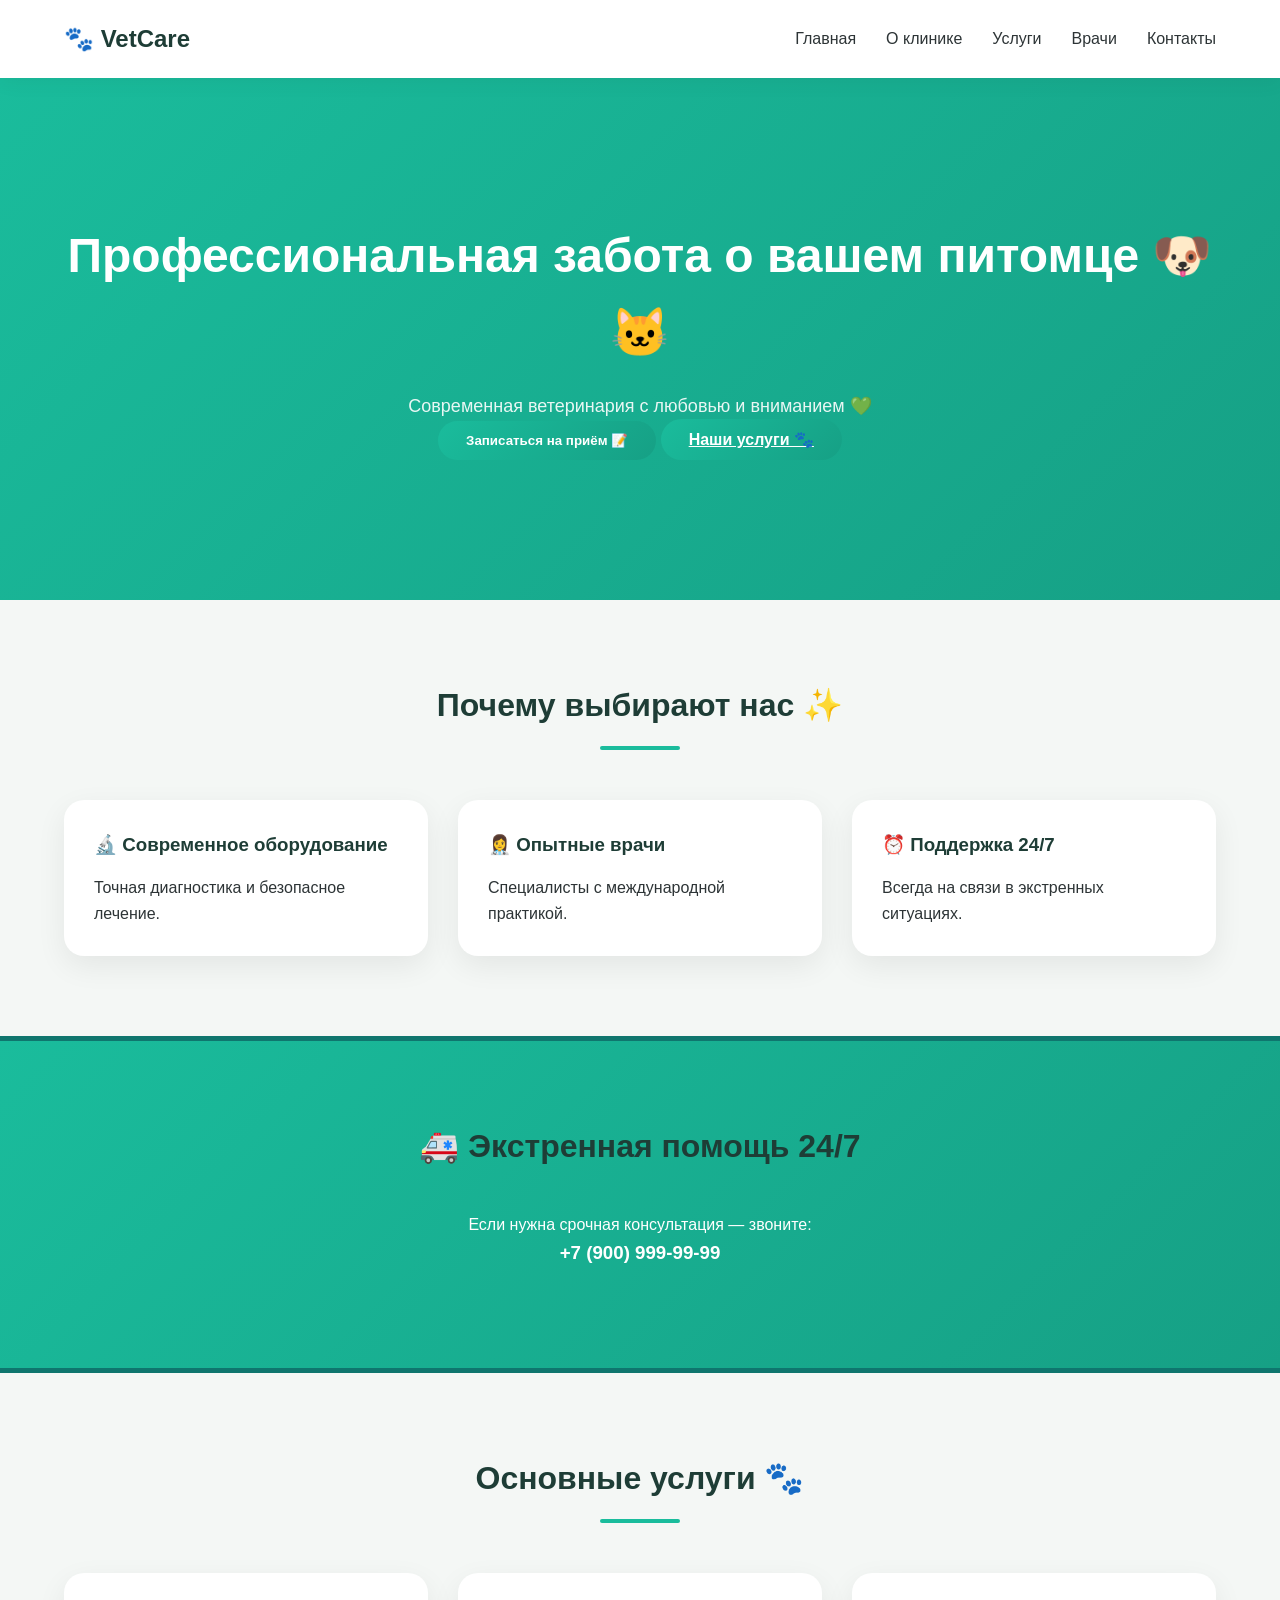
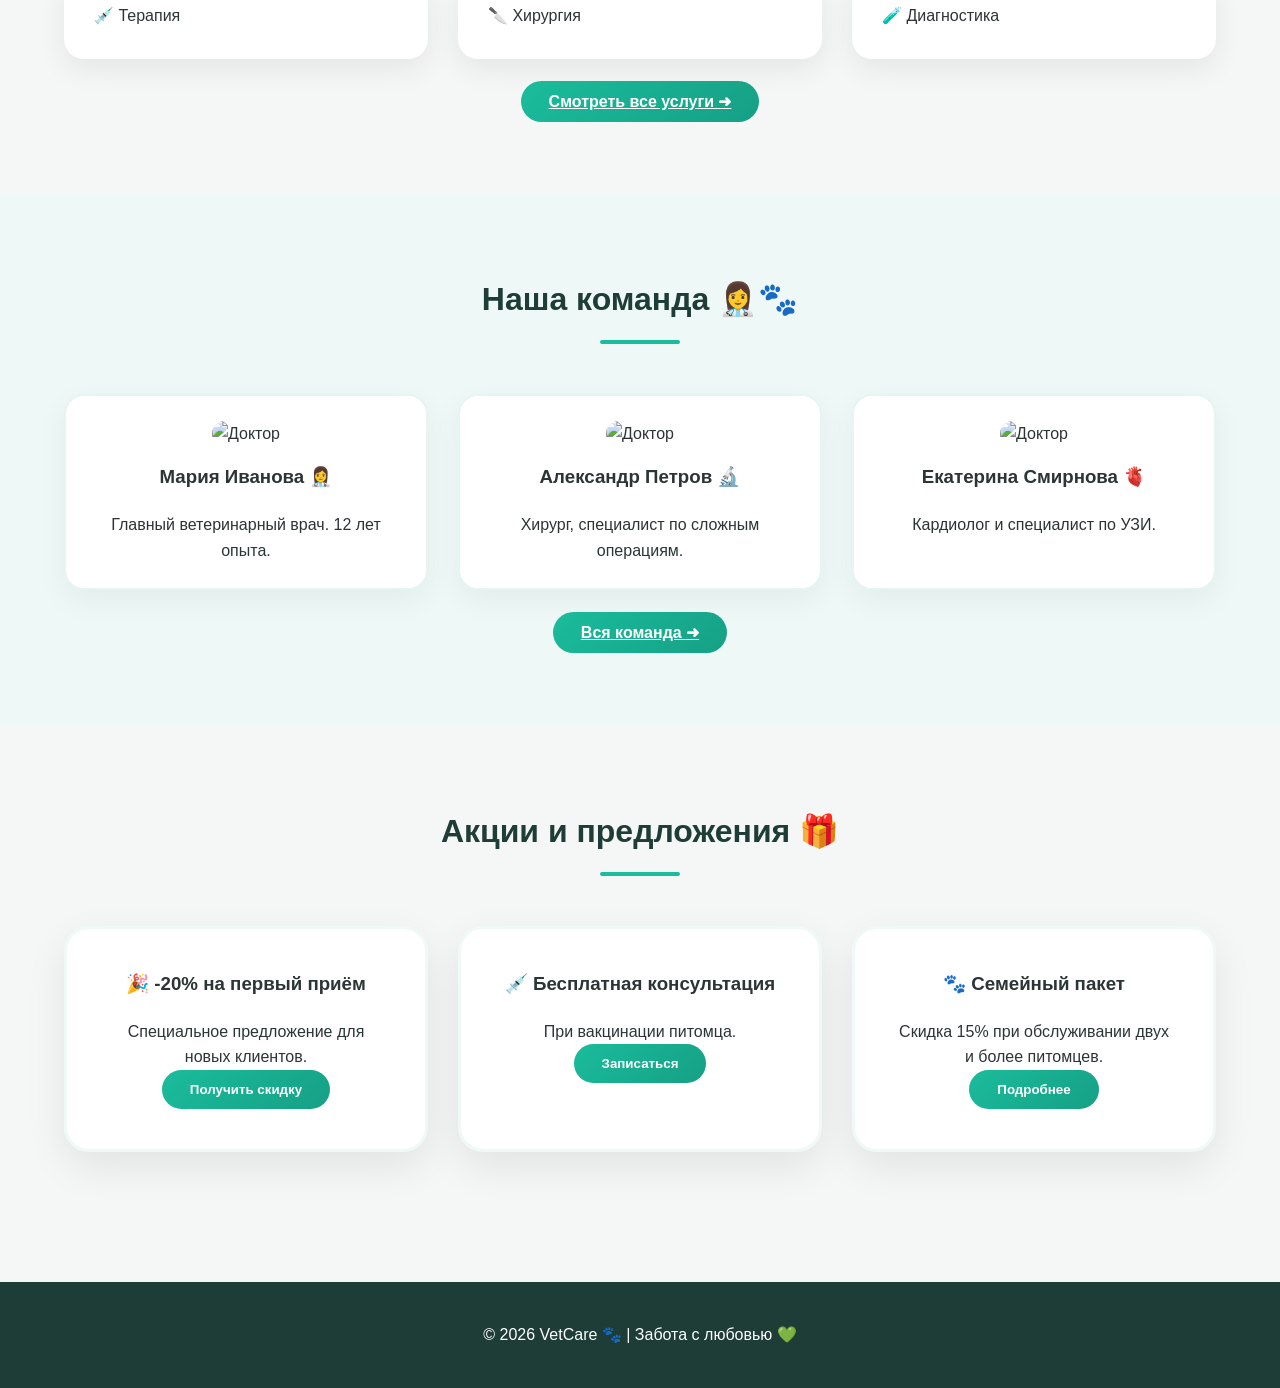
==== commit 895ea8fb: "7" ====
--- a/index.html
+++ b/index.html
@@ -28,10 +28,9 @@
 <p>Современная ветеринария с любовью и вниманием 💚</p>
 
 <div class="hero-buttons">
-<button class="btn btn-accent" onclick="openModal()">Записаться на приём 📝</button>
-<a href="services.html" class="btn btn-outline">Наши услуги 🐾</a>
+<button class="btn-main" onclick="openModal()">Записаться на приём 📝</button>
+<a href="services.html" class="btn-main">Наши услуги 🐾</a>
 </div>
-
 </div>
 </section>
 
@@ -39,7 +38,7 @@
 <section class="section container">
 <h2 class="section-title">Почему выбирают нас ✨</h2>
 
-<div class="cards fancy-cards">
+<div class="cards">
 <div class="card">
 <h3>🔬 Современное оборудование</h3>
 <p>Точная диагностика и безопасное лечение.</p>
@@ -49,7 +48,7 @@
 <p>Специалисты с международной практикой.</p>
 </div>
 <div class="card">
-<h3>⏰ 24/7 поддержка</h3>
+<h3>⏰ Поддержка 24/7</h3>
 <p>Всегда на связи в экстренных ситуациях.</p>
 </div>
 </div>
@@ -75,23 +74,39 @@
 </div>
 
 <div class="center-btn">
-<a href="services.html" class="btn btn-soft">Смотреть все услуги ➜</a>
+<a href="services.html" class="btn-main">Смотреть все услуги ➜</a>
 </div>
 </section>
 
-<!-- Врачи -->
+<!-- Команда -->
 <section class="section light-bg">
 <div class="container">
-<h2 class="section-title">Наша команда 👩‍⚕️</h2>
+<h2 class="section-title">Наша команда 👩‍⚕️🐾</h2>
 
-<div class="cards">
-<div class="card">Мария Иванова 💚</div>
-<div class="card">Александр Петров 🔬</div>
-<div class="card">Екатина Смирнова 🫀</div>
+<div class="team-grid">
+
+<div class="team-card">
+<img src="https://images.unsplash.com/photo-1559839734-2b71ea197ec2" alt="Доктор">
+<h3>Мария Иванова 👩‍⚕️</h3>
+<p>Главный ветеринарный врач. 12 лет опыта.</p>
+</div>
+
+<div class="team-card">
+<img src="https://images.unsplash.com/photo-1607746882042-944635dfe10e" alt="Доктор">
+<h3>Александр Петров 🔬</h3>
+<p>Хирург, специалист по сложным операциям.</p>
+</div>
+
+<div class="team-card">
+<img src="https://images.unsplash.com/photo-1594824476967-48c8b964273f" alt="Доктор">
+<h3>Екатерина Смирнова 🫀</h3>
+<p>Кардиолог и специалист по УЗИ.</p>
+</div>
+
 </div>
 
 <div class="center-btn">
-<a href="doctors.html" class="btn btn-soft">Вся команда ➜</a>
+<a href="doctors.html" class="btn-main">Вся команда ➜</a>
 </div>
 
 </div>
@@ -106,19 +121,19 @@
 <div class="promo-card">
 <h3>🎉 -20% на первый приём</h3>
 <p>Специальное предложение для новых клиентов.</p>
-<button class="btn btn-accent" onclick="openModal()">Получить скидку</button>
+<button class="btn-main" onclick="openModal()">Получить скидку</button>
 </div>
 
 <div class="promo-card">
 <h3>💉 Бесплатная консультация</h3>
 <p>При вакцинации питомца.</p>
-<button class="btn btn-accent" onclick="openModal()">Записаться</button>
+<button class="btn-main" onclick="openModal()">Записаться</button>
 </div>
 
 <div class="promo-card">
 <h3>🐾 Семейный пакет</h3>
 <p>Скидка 15% при обслуживании двух и более питомцев.</p>
-<button class="btn btn-accent" onclick="openModal()">Подробнее</button>
+<button class="btn-main" onclick="openModal()">Подробнее</button>
 </div>
 
 </div>
@@ -137,7 +152,7 @@
 <input type="text" placeholder="Ваше имя" required>
 <input type="tel" placeholder="Телефон" required>
 <textarea placeholder="Комментарий"></textarea>
-<button class="btn btn-accent">Отправить</button>
+<button class="btn-main">Отправить</button>
 </form>
 </div>
 </div>
--- a/css/style.css
+++ b/css/style.css
@@ -475,4 +475,117 @@
 right: 20px;
 font-size: 24px;
 cursor: pointer;
+}
+/* Кнопки */
+.btn-main {
+background: linear-gradient(135deg, #1abc9c, #16a085);
+color: white;
+border-radius: 30px;
+border: none;
+padding: 12px 28px;
+font-weight: 600;
+transition: 0.3s;
+cursor: pointer;
+}
+
+.btn-main:hover {
+transform: translateY(-3px);
+box-shadow: 0 10px 25px rgba(0,0,0,0.15);
+}
+
+/* Центрирование */
+.center-btn {
+text-align: center;
+margin-top: 30px;
+}
+
+/* Экстренная помощь */
+.emergency-new {
+background: linear-gradient(135deg, #1abc9c, #16a085);
+padding: 80px 0;
+color: white;
+text-align: center;
+border-top: 5px solid #0f766e;
+border-bottom: 5px solid #0f766e;
+}
+
+/* Команда */
+.team-grid {
+display: grid;
+grid-template-columns: repeat(auto-fit, minmax(250px, 1fr));
+gap: 30px;
+}
+
+.team-card {
+background: white;
+padding: 25px;
+border-radius: 20px;
+text-align: center;
+border: 2px solid #e6f5f2;
+box-shadow: 0 10px 30px rgba(0,0,0,0.05);
+transition: 0.3s;
+}
+
+.team-card:hover {
+transform: translateY(-6px);
+}
+
+.team-card img {
+width: 100%;
+aspect-ratio: 1/1;
+object-fit: cover;
+border-radius: 15px;
+margin-bottom: 15px;
+}
+
+/* Акции */
+.promo-grid {
+display: grid;
+grid-template-columns: repeat(auto-fit, minmax(280px, 1fr));
+gap: 30px;
+}
+
+.promo-card {
+background: white;
+padding: 40px;
+border-radius: 25px;
+box-shadow: 0 15px 40px rgba(0,0,0,0.08);
+border: 3px solid #f0f9f7;
+transition: 0.3s;
+text-align: center;
+}
+
+.promo-card:hover {
+transform: translateY(-6px);
+}
+
+/* Модальное окно */
+.modal {
+display: none;
+position: fixed;
+top: 0;
+left: 0;
+width: 100%;
+height: 100%;
+background: rgba(0,0,0,0.5);
+justify-content: center;
+align-items: center;
+}
+
+.modal-content {
+background: white;
+padding: 40px;
+border-radius: 25px;
+width: 90%;
+max-width: 500px;
+box-shadow: 0 20px 50px rgba(0,0,0,0.2);
+position: relative;
+}
+
+.close {
+position: absolute;
+top: 15px;
+right: 20px;
+font-size: 24px;
+cursor: pointer;
 }
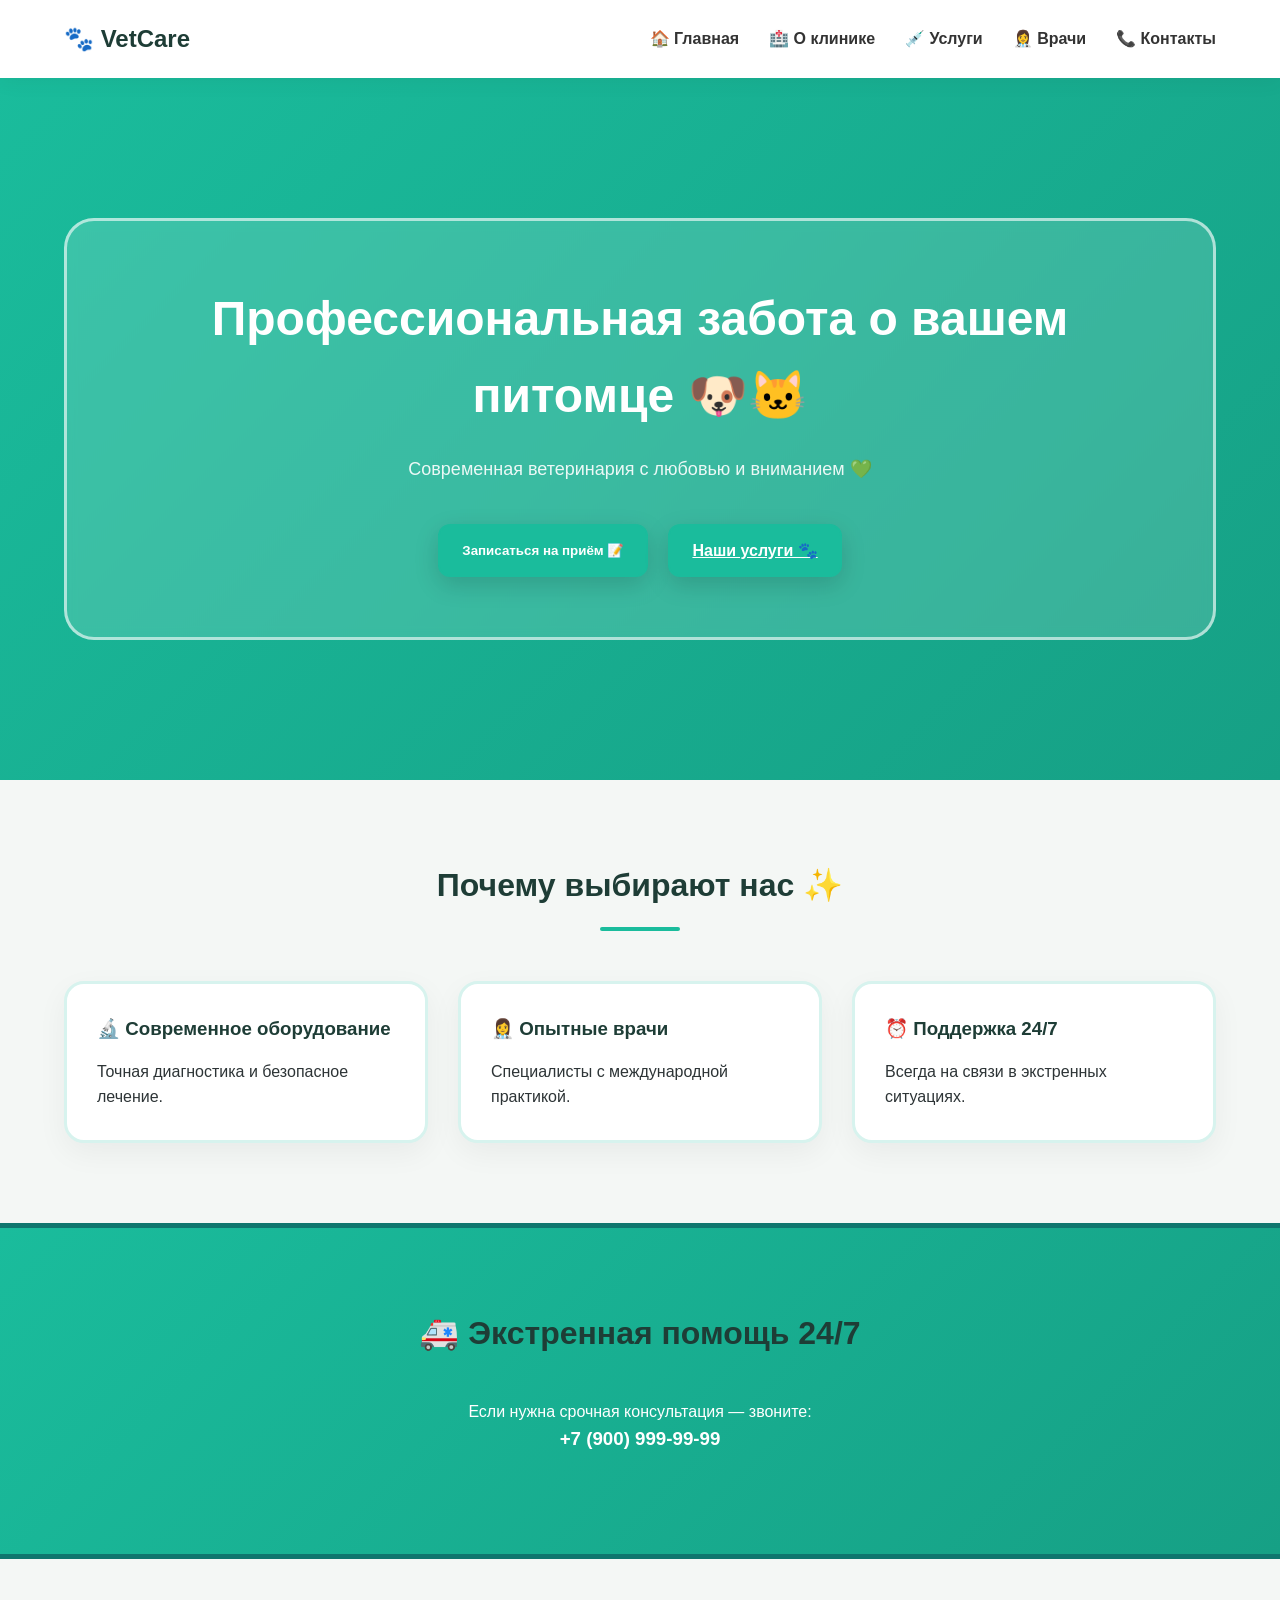
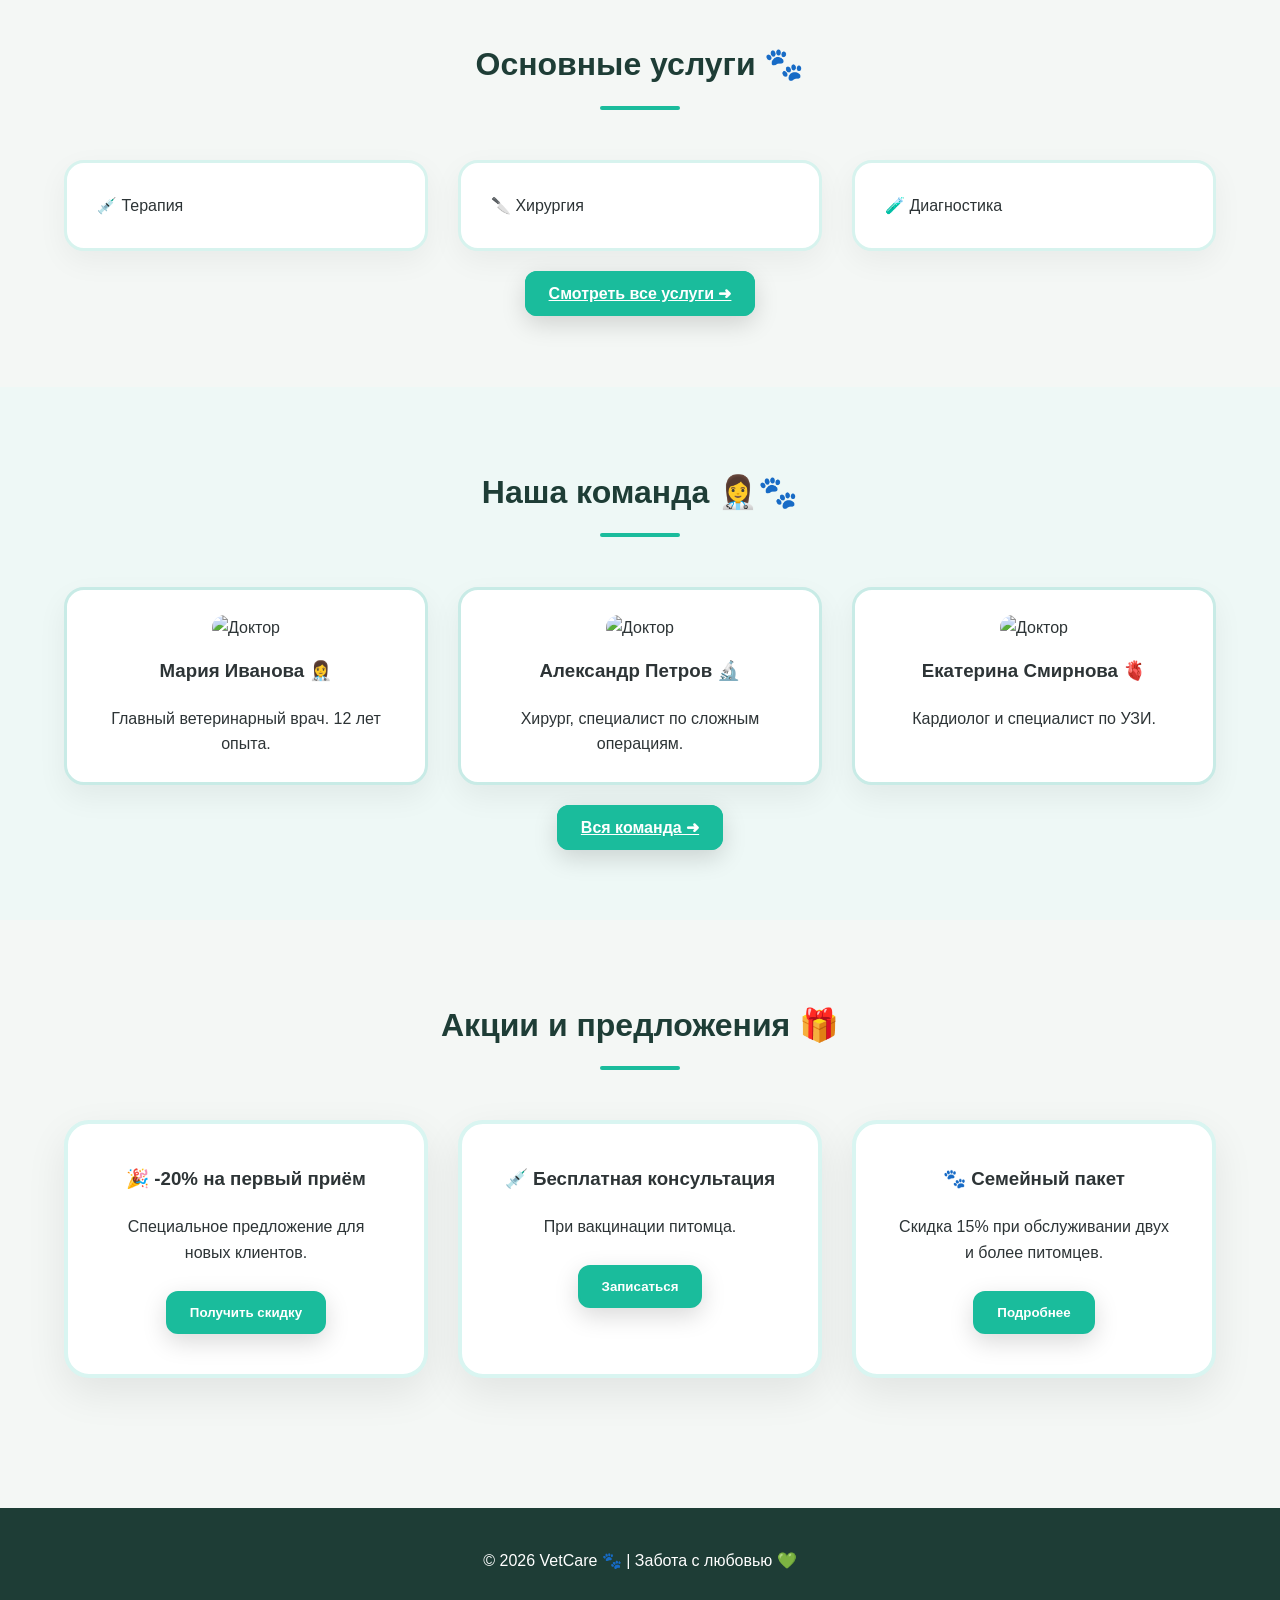
==== commit 8840d9cb: "кк" ====
--- a/index.html
+++ b/index.html
@@ -11,13 +11,15 @@
 <header>
 <div class="container nav-container">
 <div class="logo">🐾 VetCare</div>
+
 <ul class="nav-links">
-<li><a href="index.html">Главная</a></li>
-<li><a href="about.html">О клинике</a></li>
-<li><a href="services.html">Услуги</a></li>
-<li><a href="doctors.html">Врачи</a></li>
-<li><a href="contacts.html">Контакты</a></li>
+<li><a href="index.html">🏠 Главная</a></li>
+<li><a href="about.html">🏥 О клинике</a></li>
+<li><a href="services.html">💉 Услуги</a></li>
+<li><a href="doctors.html">👩‍⚕️ Врачи</a></li>
+<li><a href="contacts.html">📞 Контакты</a></li>
 </ul>
+
 </div>
 </header>
 
--- a/css/style.css
+++ b/css/style.css
@@ -588,4 +588,474 @@
 right: 20px;
 font-size: 24px;
 cursor: pointer;
+}
+/* Кнопки */
+.btn-main {
+background: linear-gradient(135deg, #159a86, #0f766e);
+color: white;
+border-radius: 30px;
+border: 3px solid #ffffff;
+padding: 14px 32px;
+font-weight: 600;
+transition: 0.3s;
+cursor: pointer;
+box-shadow: 0 8px 25px rgba(0,0,0,0.15);
+}
+
+.btn-main:hover {
+transform: translateY(-4px);
+box-shadow: 0 15px 35px rgba(0,0,0,0.2);
+}
+
+/* Hero стеклянный */
+.hero-box {
+background: rgba(255,255,255,0.15);
+padding: 60px;
+border-radius: 30px;
+border: 3px solid rgba(255,255,255,0.6);
+backdrop-filter: blur(6px);
+}
+
+/* Центрирование */
+.center-btn {
+text-align: center;
+margin-top: 30px;
+}
+
+/* Карточки */
+.card {
+background: white;
+padding: 30px;
+border-radius: 20px;
+border: 3px solid #d7f3ee;
+box-shadow: 0 10px 30px rgba(0,0,0,0.05);
+transition: 0.3s;
+}
+
+.card:hover {
+transform: translateY(-6px);
+border-color: #1abc9c;
+}
+
+/* Экстренная помощь */
+.emergency-new {
+background: linear-gradient(135deg, #1abc9c, #16a085);
+padding: 80px 0;
+color: white;
+text-align: center;
+border-top: 5px solid #0f766e;
+border-bottom: 5px solid #0f766e;
+}
+
+/* Команда */
+.team-grid {
+display: grid;
+grid-template-columns: repeat(auto-fit, minmax(250px, 1fr));
+gap: 30px;
+}
+
+.team-card {
+background: white;
+padding: 25px;
+border-radius: 20px;
+text-align: center;
+border: 3px solid #c8ebe6;
+box-shadow: 0 12px 30px rgba(0,0,0,0.06);
+transition: 0.3s;
+}
+
+.team-card:hover {
+transform: translateY(-6px);
+}
+
+.team-card img {
+width: 100%;
+aspect-ratio: 1/1;
+object-fit: cover;
+border-radius: 15px;
+margin-bottom: 15px;
+}
+
+/* Акции */
+.promo-grid {
+display: grid;
+grid-template-columns: repeat(auto-fit, minmax(280px, 1fr));
+gap: 30px;
+}
+
+.promo-card {
+background: white;
+padding: 40px;
+border-radius: 25px;
+box-shadow: 0 15px 40px rgba(0,0,0,0.08);
+border: 4px solid #d9f5f1;
+transition: 0.3s;
+text-align: center;
+}
+
+.promo-card:hover {
+transform: translateY(-6px);
+}
+
+/* Модальное окно */
+.modal {
+display: none;
+position: fixed;
+top: 0;
+left: 0;
+width: 100%;
+height: 100%;
+background: rgba(0,0,0,0.5);
+justify-content: center;
+align-items: center;
+}
+
+.modal-content {
+background: white;
+padding: 40px;
+border-radius: 25px;
+width: 90%;
+max-width: 500px;
+box-shadow: 0 20px 50px rgba(0,0,0,0.2);
+position: relative;
+border: 4px solid #1abc9c;
+}
+
+.close {
+position: absolute;
+top: 15px;
+right: 20px;
+font-size: 24px;
+cursor: pointer;
+}
+/* Hero — отступ кнопок вниз */
+.hero-buttons {
+margin-top: 40px;   /* главный отступ вниз */
+display: flex;
+gap: 20px;
+justify-content: center;
+flex-wrap: wrap;
+}
+
+/* Немного воздуха между заголовком и текстом */
+.hero-box h1 {
+margin-bottom: 20px;
+}
+
+/* Немного воздуха перед кнопками */
+.hero-box p {
+margin-bottom: 10px;
+}
+/* Отступ кнопок в блоке Акции */
+.promo-card button {
+margin-top: 25px;   /* опускаем кнопку ниже текста */
+}
+/* Врачи */
+.doctor-grid {
+display: grid;
+grid-template-columns: repeat(auto-fit, minmax(300px, 1fr));
+gap: 40px;
+}
+
+.doctor-card {
+background: white;
+padding: 30px;
+border-radius: 25px;
+border: 3px solid #d7f3ee;
+box-shadow: 0 15px 35px rgba(0,0,0,0.05);
+transition: 0.3s;
+display: flex;
+flex-direction: column;
+}
+
+.doctor-card:hover {
+transform: translateY(-8px);
+border-color: #1abc9c;
+}
+
+.doctor-card img {
+width: 100%;
+aspect-ratio: 1/1;
+object-fit: cover;
+border-radius: 20px;
+margin-bottom: 20px;
+}
+
+.doctor-role {
+color: #1abc9c;
+font-weight: 600;
+margin-bottom: 10px;
+}
+
+.skills {
+display: flex;
+gap: 10px;
+flex-wrap: wrap;
+margin: 15px 0;
+}
+
+.skills span {
+background: #e8f6f3;
+padding: 6px 12px;
+border-radius: 20px;
+font-size: 14px;
+}
+
+.schedule {
+background: #f7fbfa;
+padding: 15px;
+border-radius: 15px;
+margin-top: 10px;
+}
+
+.achievements {
+margin-top: 10px;
+font-weight: 500;
+color: #16a085;
+}
+
+.steps-grid {
+display: grid;
+grid-template-columns: repeat(auto-fit, minmax(250px, 1fr));
+gap: 30px;
+}
+
+.step-card {
+background: white;
+padding: 25px;
+border-radius: 20px;
+border: 3px solid #d7f3ee;
+text-align: center;
+box-shadow: 0 10px 25px rgba(0,0,0,0.05);
+}/* Статус */
+.doctor-status {
+background: #e8f6f3;
+color: #0f766e;
+padding: 6px 12px;
+border-radius: 20px;
+font-size: 14px;
+margin-bottom: 10px;
+display: inline-block;
+}
+
+/* Рейтинг */
+.rating {
+margin: 10px 0;
+font-weight: 600;
+color: #f4b400;
+}
+
+.rating span {
+color: #333;
+font-weight: normal;
+margin-left: 5px;
+}
+
+/* Сертификаты */
+.certificates {
+margin-top: 10px;
+background: #f7fbfa;
+padding: 10px;
+border-radius: 10px;
+}
+
+/* Отзывы */
+.reviews {
+margin-top: 15px;
+background: #f0faf8;
+padding: 15px;
+border-radius: 15px;
+}
+
+.reviews h4 {
+margin-bottom: 8px;
+}
+
+/* Бронирование */
+.booking {
+margin-top: 15px;
+}
+
+.booking select {
+width: 100%;
+padding: 8px;
+border-radius: 10px;
+border: 2px solid #d7f3ee;
+margin-top: 5px;
+}
+.doctor-grid {
+display: grid;
+grid-template-columns: repeat(3, 1fr);
+gap: 40px;
+}
+
+@media (max-width: 1024px) {
+.doctor-grid {
+grid-template-columns: repeat(2, 1fr);
+}
+}
+
+@media (max-width: 768px) {
+.doctor-grid {
+grid-template-columns: 1fr;
+}
+}
+.doctor-grid {
+display: grid;
+grid-template-columns: repeat(3, 1fr);
+gap: 40px;
+}
+
+@media (max-width: 1024px) {
+.doctor-grid {
+grid-template-columns: repeat(2, 1fr);
+}
+}
+
+@media (max-width: 768px) {
+.doctor-grid {
+grid-template-columns: 1fr;
+}
+}
+
+.doctor-card {
+background: white;
+padding: 30px;
+border-radius: 20px;
+border: 2px solid #d7f3ee;
+box-shadow: 0 10px 30px rgba(0,0,0,0.05);
+display: flex;
+flex-direction: column;
+}
+
+.doctor-card img {
+width: 100%;
+aspect-ratio: 1/1;
+object-fit: cover;
+border-radius: 15px;
+margin: 15px 0;
+}
+
+.doctor-status {
+background: #e8f6f3;
+color: #0f766e;
+padding: 6px 12px;
+border-radius: 20px;
+font-size: 14px;
+display: inline-block;
+}
+
+.rating {
+margin: 10px 0;
+color: #f4b400;
+font-weight: bold;
+}
+
+.rating span {
+color: #333;
+font-weight: normal;
+margin-left: 5px;
+}
+
+.schedule {
+background: #f7fbfa;
+padding: 15px;
+border-radius: 12px;
+margin-top: 15px;
+}
+
+.doctor-actions {
+margin-top: 25px;
+display: flex;
+gap: 15px;
+justify-content: center;
+}
+
+.btn-main, .btn-outline {
+padding: 12px 22px;
+border-radius: 12px;
+border: 2px solid #1abc9c;
+cursor: pointer;
+font-weight: 600;
+transition: 0.3s;
+}
+
+.btn-main {
+background: #1abc9c;
+color: white;
+}
+
+.btn-main:hover {
+background: #16a085;
+}
+
+.btn-outline {
+background: white;
+color: #1abc9c;
+}
+
+.btn-outline:hover {
+background: #e8f6f3;
+}
+
+/* Модальное окно */
+.modal {
+display: none;
+position: fixed;
+z-index: 999;
+left: 0;
+top: 0;
+width: 100%;
+height: 100%;
+background: rgba(0,0,0,0.5);
+justify-content: center;
+align-items: center;
+}
+
+.modal-content {
+background: white;
+padding: 40px;
+border-radius: 20px;
+width: 400px;
+max-width: 90%;
+position: relative;
+box-shadow: 0 20px 50px rgba(0,0,0,0.2);
+}
+
+.modal-content input,
+.modal-content textarea {
+width: 100%;
+padding: 10px;
+margin: 10px 0;
+border-radius: 10px;
+border: 2px solid #d7f3ee;
+}
+
+.close {
+position: absolute;
+top: 15px;
+right: 20px;
+font-size: 22px;
+cursor: pointer;
+}
+
+.success-message {
+display: none;
+text-align: center;
+font-size: 18px;
+color: #1abc9c;
+margin-top: 20px;
+}
+.nav-links a {
+text-decoration: none;
+font-weight: 600;
+color: #333;
+transition: 0.3s;
+display: flex;
+align-items: center;
+gap: 6px;
+}
+
+.nav-links a:hover {
+color: #1abc9c;
 }
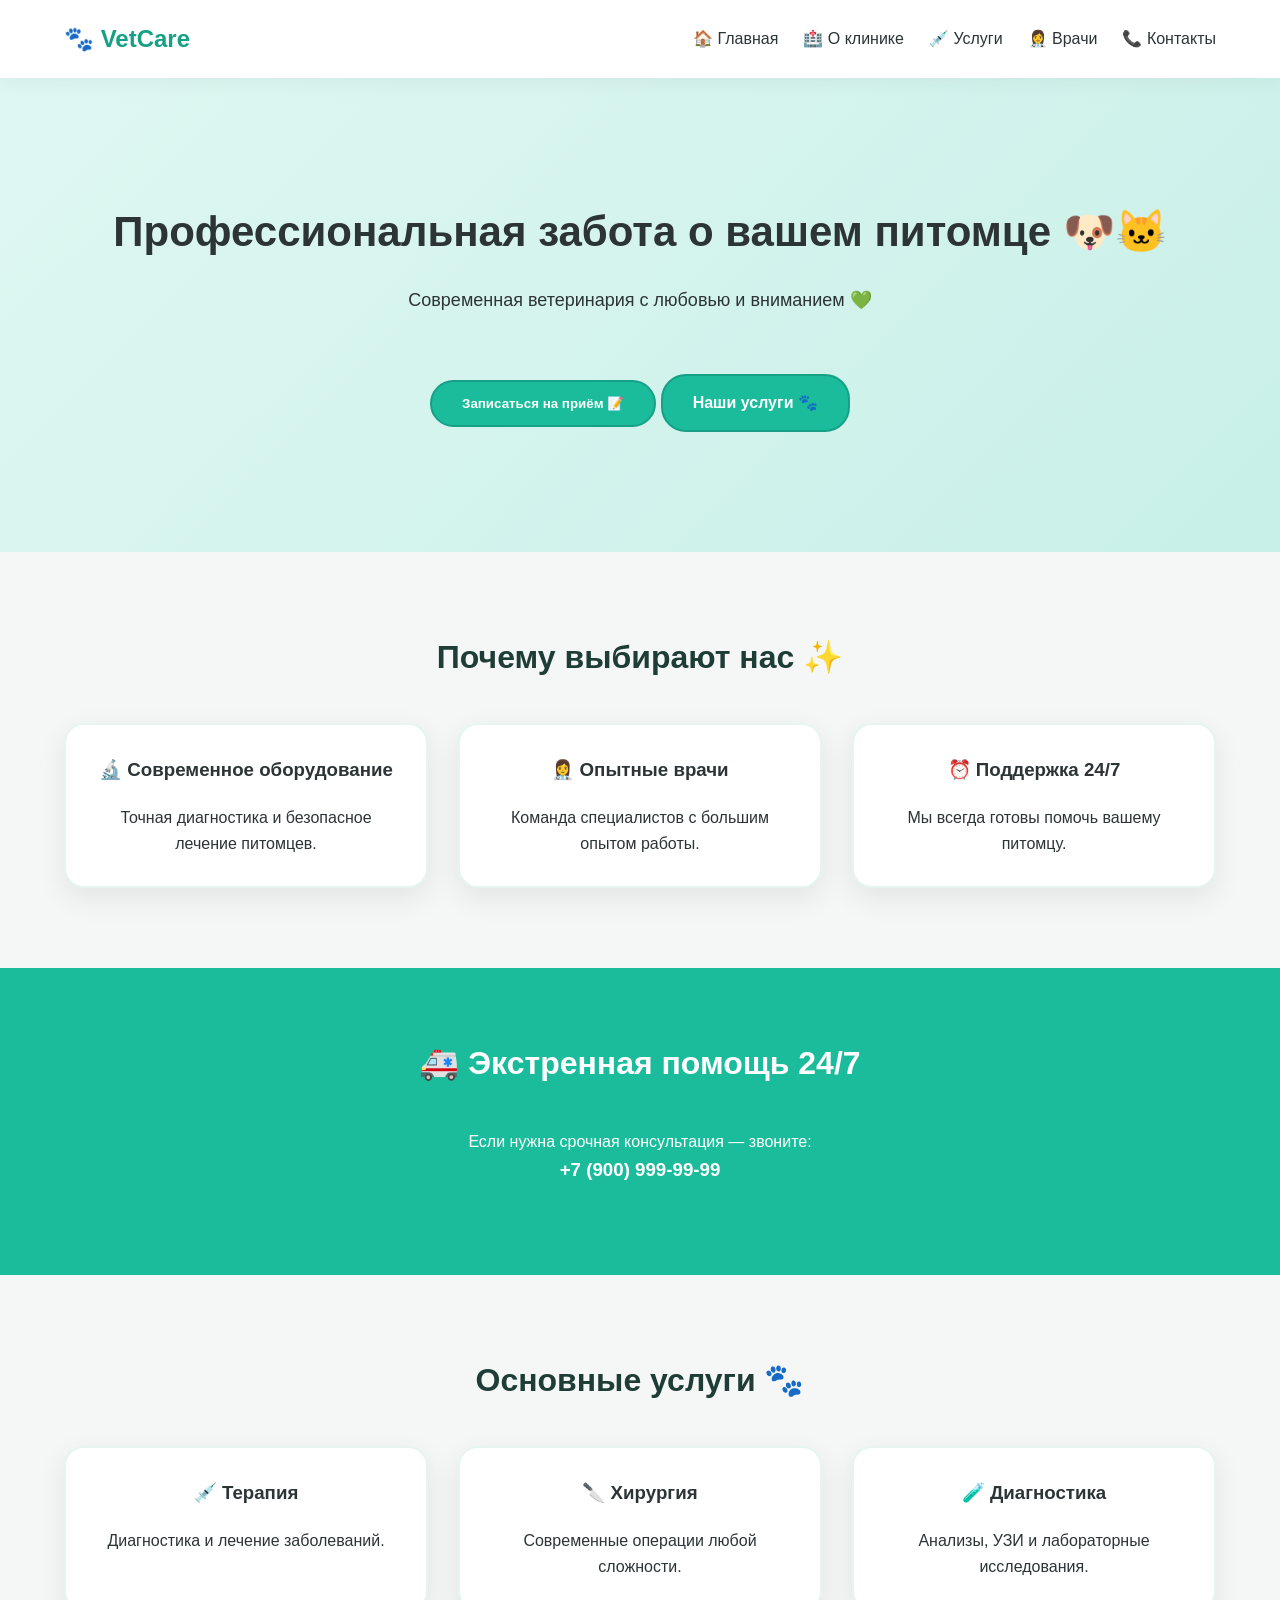
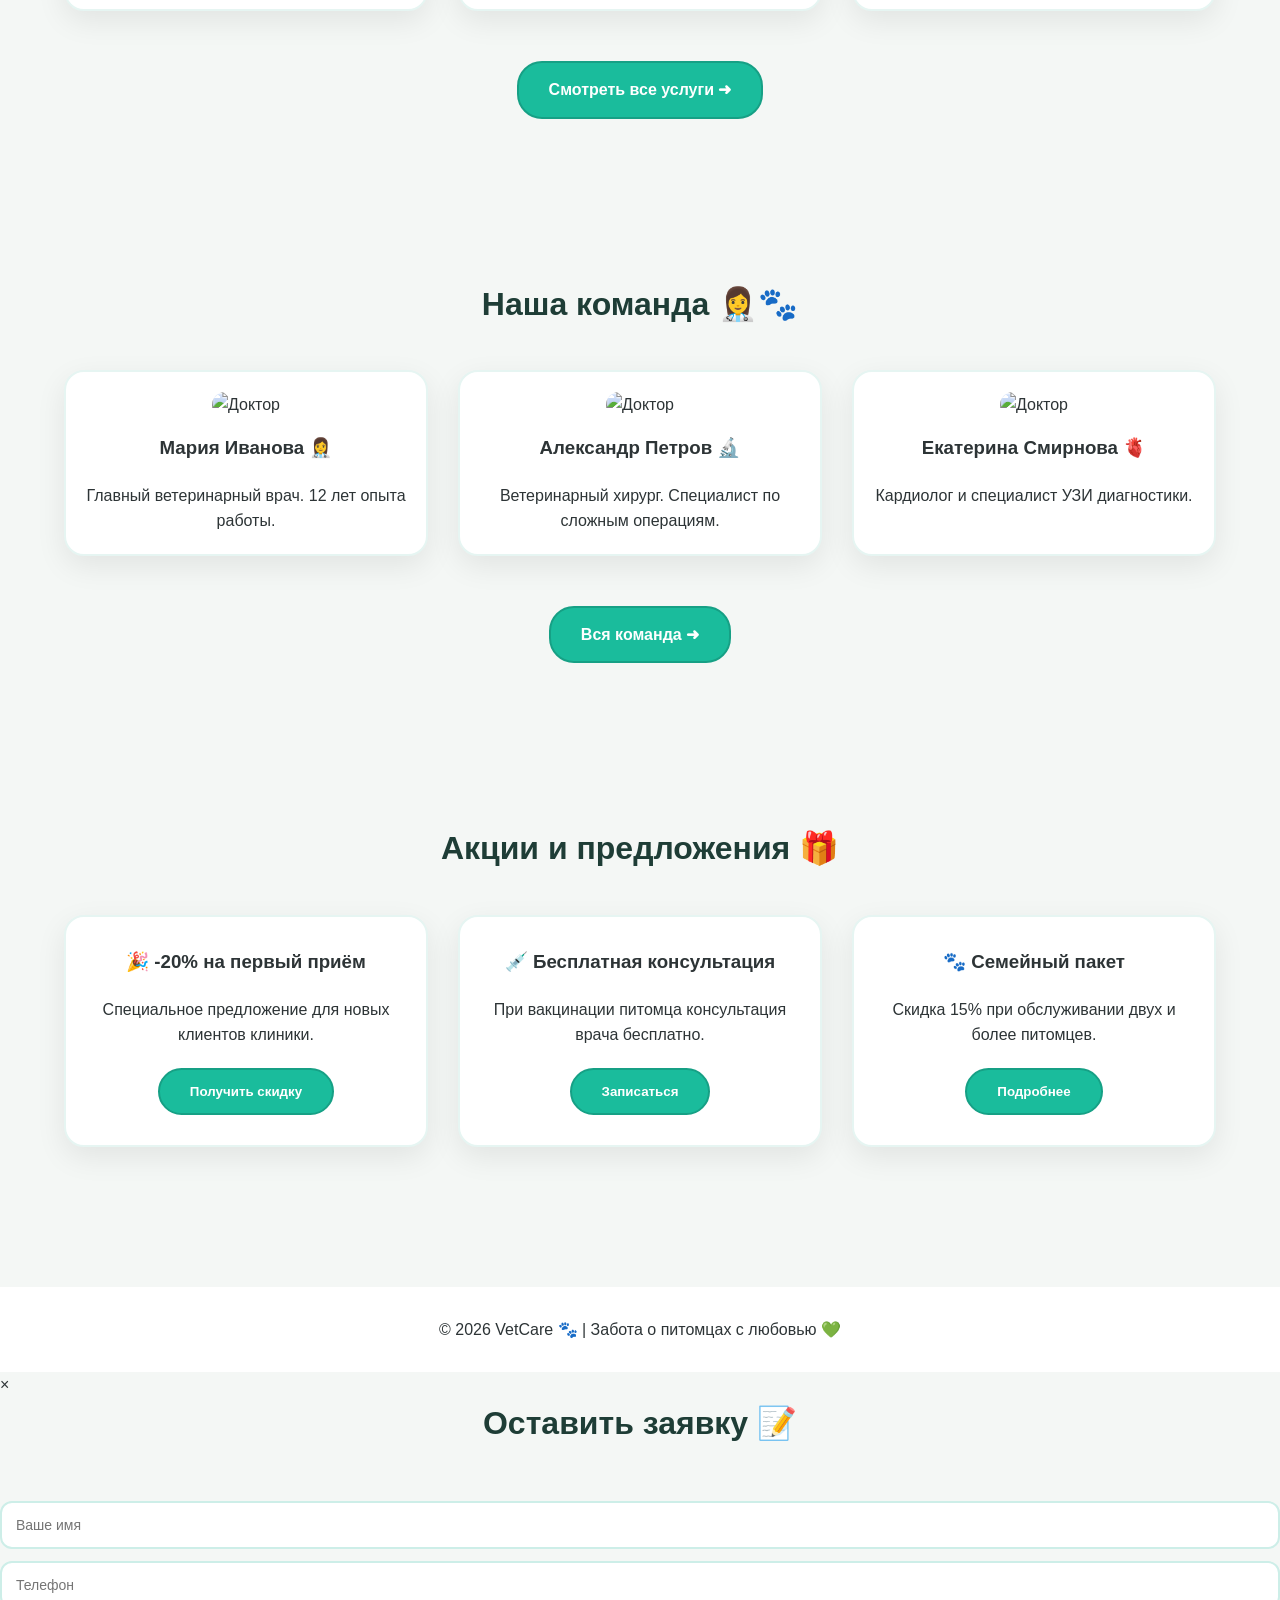
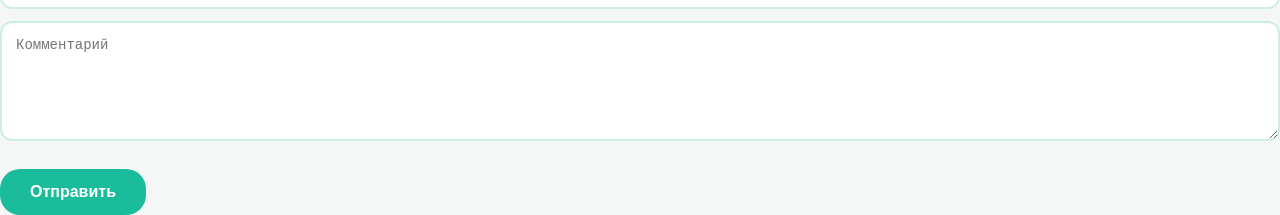
==== commit 2ab63a77: "вввв" ====
--- a/index.html
+++ b/index.html
@@ -3,13 +3,17 @@
 <head>
 <meta charset="UTF-8">
 <meta name="viewport" content="width=device-width, initial-scale=1.0">
+
 <title>VetCare — Ветеринарная клиника 🐾</title>
+
 <link rel="stylesheet" href="css/style.css">
+
 </head>
 <body>
 
 <header>
 <div class="container nav-container">
+
 <div class="logo">🐾 VetCare</div>
 
 <ul class="nav-links">
@@ -23,150 +27,261 @@
 </div>
 </header>
 
+
 <!-- HERO -->
+
 <section class="hero">
+
 <div class="container hero-box">
+
 <h1>Профессиональная забота о вашем питомце 🐶🐱</h1>
+
 <p>Современная ветеринария с любовью и вниманием 💚</p>
 
 <div class="hero-buttons">
+
 <button class="btn-main" onclick="openModal()">Записаться на приём 📝</button>
+
 <a href="services.html" class="btn-main">Наши услуги 🐾</a>
-</div>
-</div>
-</section>
-
-<!-- Преимущества -->
+
+</div>
+
+</div>
+
+</section>
+
+
+<!-- ПРЕИМУЩЕСТВА -->
+
 <section class="section container">
+
 <h2 class="section-title">Почему выбирают нас ✨</h2>
 
 <div class="cards">
+
 <div class="card">
 <h3>🔬 Современное оборудование</h3>
-<p>Точная диагностика и безопасное лечение.</p>
-</div>
+<p>Точная диагностика и безопасное лечение питомцев.</p>
+</div>
+
 <div class="card">
 <h3>👩‍⚕️ Опытные врачи</h3>
-<p>Специалисты с международной практикой.</p>
-</div>
+<p>Команда специалистов с большим опытом работы.</p>
+</div>
+
 <div class="card">
 <h3>⏰ Поддержка 24/7</h3>
-<p>Всегда на связи в экстренных ситуациях.</p>
-</div>
-</div>
-</section>
-
-<!-- Экстренная помощь -->
+<p>Мы всегда готовы помочь вашему питомцу.</p>
+</div>
+
+</div>
+
+</section>
+
+
+<!-- ЭКСТРЕННАЯ ПОМОЩЬ -->
+
 <section class="emergency-new">
+
 <div class="container emergency-box">
+
 <h2>🚑 Экстренная помощь 24/7</h2>
+
 <p>Если нужна срочная консультация — звоните:</p>
+
 <h3>+7 (900) 999-99-99</h3>
-</div>
-</section>
-
-<!-- Услуги -->
+
+</div>
+
+</section>
+
+
+<!-- УСЛУГИ -->
+
 <section class="section container">
+
 <h2 class="section-title">Основные услуги 🐾</h2>
 
 <div class="cards">
-<div class="card">💉 Терапия</div>
-<div class="card">🔪 Хирургия</div>
-<div class="card">🧪 Диагностика</div>
+
+<div class="card">
+<h3>💉 Терапия</h3>
+<p>Диагностика и лечение заболеваний.</p>
+</div>
+
+<div class="card">
+<h3>🔪 Хирургия</h3>
+<p>Современные операции любой сложности.</p>
+</div>
+
+<div class="card">
+<h3>🧪 Диагностика</h3>
+<p>Анализы, УЗИ и лабораторные исследования.</p>
+</div>
+
 </div>
 
 <div class="center-btn">
+
 <a href="services.html" class="btn-main">Смотреть все услуги ➜</a>
-</div>
-</section>
-
-<!-- Команда -->
+
+</div>
+
+</section>
+
+
+<!-- КОМАНДА -->
+
 <section class="section light-bg">
+
 <div class="container">
+
 <h2 class="section-title">Наша команда 👩‍⚕️🐾</h2>
 
 <div class="team-grid">
 
 <div class="team-card">
+
 <img src="https://images.unsplash.com/photo-1559839734-2b71ea197ec2" alt="Доктор">
+
 <h3>Мария Иванова 👩‍⚕️</h3>
-<p>Главный ветеринарный врач. 12 лет опыта.</p>
-</div>
+
+<p>Главный ветеринарный врач.  
+12 лет опыта работы.</p>
+
+</div>
+
 
 <div class="team-card">
+
 <img src="https://images.unsplash.com/photo-1607746882042-944635dfe10e" alt="Доктор">
+
 <h3>Александр Петров 🔬</h3>
-<p>Хирург, специалист по сложным операциям.</p>
-</div>
+
+<p>Ветеринарный хирург.  
+Специалист по сложным операциям.</p>
+
+</div>
+
 
 <div class="team-card">
+
 <img src="https://images.unsplash.com/photo-1594824476967-48c8b964273f" alt="Доктор">
+
 <h3>Екатерина Смирнова 🫀</h3>
-<p>Кардиолог и специалист по УЗИ.</p>
+
+<p>Кардиолог и специалист УЗИ диагностики.</p>
+
 </div>
 
 </div>
 
 <div class="center-btn">
+
 <a href="doctors.html" class="btn-main">Вся команда ➜</a>
-</div>
-
-</div>
-</section>
-
-<!-- Акции -->
+
+</div>
+
+</div>
+
+</section>
+
+
+<!-- АКЦИИ -->
+
 <section class="section container">
+
 <h2 class="section-title">Акции и предложения 🎁</h2>
 
 <div class="promo-grid">
 
 <div class="promo-card">
+
 <h3>🎉 -20% на первый приём</h3>
-<p>Специальное предложение для новых клиентов.</p>
+
+<p>Специальное предложение для новых клиентов клиники.</p>
+
 <button class="btn-main" onclick="openModal()">Получить скидку</button>
-</div>
+
+</div>
+
 
 <div class="promo-card">
+
 <h3>💉 Бесплатная консультация</h3>
-<p>При вакцинации питомца.</p>
+
+<p>При вакцинации питомца консультация врача бесплатно.</p>
+
 <button class="btn-main" onclick="openModal()">Записаться</button>
-</div>
+
+</div>
+
 
 <div class="promo-card">
+
 <h3>🐾 Семейный пакет</h3>
+
 <p>Скидка 15% при обслуживании двух и более питомцев.</p>
+
 <button class="btn-main" onclick="openModal()">Подробнее</button>
-</div>
-
-</div>
-</section>
+
+</div>
+
+</div>
+
+</section>
+
 
 <footer>
-<p>© 2026 VetCare 🐾 | Забота с любовью 💚</p>
+
+<p>© 2026 VetCare 🐾 | Забота о питомцах с любовью 💚</p>
+
 </footer>
 
+
 <!-- МОДАЛЬНОЕ ОКНО -->
+
 <div id="modal" class="modal">
+
 <div class="modal-content">
+
 <span class="close" onclick="closeModal()">×</span>
+
 <h2>Оставить заявку 📝</h2>
+
 <form class="contact-form">
+
 <input type="text" placeholder="Ваше имя" required>
+
 <input type="tel" placeholder="Телефон" required>
+
 <textarea placeholder="Комментарий"></textarea>
+
 <button class="btn-main">Отправить</button>
+
 </form>
-</div>
-</div>
+
+</div>
+
+</div>
+
 
 <script>
+
 function openModal() {
+
 document.getElementById("modal").style.display = "flex";
+
 }
+
 function closeModal() {
+
 document.getElementById("modal").style.display = "none";
+
 }
+
 </script>
+
 
 </body>
 </html>
--- a/css/style.css
+++ b/css/style.css
@@ -1,1061 +1,294 @@
 /* ===== БАЗА ===== */
 
-* {
-margin: 0;
-padding: 0;
-box-sizing: border-box;
-}
-
-body {
-font-family: 'Segoe UI', sans-serif;
-background: #f4f7f5;
-color: #2d3436;
-line-height: 1.6;
-}
-
-.container {
-width: 90%;
-max-width: 1200px;
-margin: auto;
-}
-
-.section {
-padding: 80px 0;
-}
-
-h1, h2, h3 {
-margin-bottom: 20px;
-}
-
-h2 {
-text-align: center;
-font-size: 32px;
-color: #1e3d36;
-margin-bottom: 40px;
+*{
+margin:0;
+padding:0;
+box-sizing:border-box;
+}
+
+body{
+font-family:'Segoe UI',sans-serif;
+background:#f4f7f5;
+color:#2d3436;
+line-height:1.6;
+}
+
+.container{
+width:90%;
+max-width:1200px;
+margin:auto;
+}
+
+section{
+padding:80px 0;
+}
+
+h1,h2,h3{
+margin-bottom:20px;
+}
+
+h2{
+text-align:center;
+font-size:32px;
+color:#1e3d36;
+margin-bottom:40px;
 }
 
 /* ===== HEADER ===== */
 
-header {
-background: white;
-box-shadow: 0 4px 20px rgba(0,0,0,0.05);
-position: sticky;
-top: 0;
-z-index: 1000;
-}
-
-.nav-container {
-display: flex;
-justify-content: space-between;
-align-items: center;
-padding: 20px 0;
-}
-
-.logo {
-font-size: 24px;
-font-weight: bold;
-color: #1e3d36;
-}
-
-.nav-links {
-list-style: none;
-display: flex;
-gap: 30px;
-}
-
-.nav-links a {
-text-decoration: none;
-color: #2d3436;
-font-weight: 500;
-transition: 0.3s;
-}
-
-.nav-links a:hover {
-color: #1abc9c;
+header{
+background:white;
+box-shadow:0 4px 20px rgba(0,0,0,0.05);
+position:sticky;
+top:0;
+z-index:1000;
+}
+
+.nav-container{
+display:flex;
+justify-content:space-between;
+align-items:center;
+padding:20px 0;
+}
+
+.logo{
+font-size:24px;
+font-weight:700;
+color:#16a085;
+}
+
+.nav-links{
+list-style:none;
+display:flex;
+gap:25px;
+}
+
+.nav-links a{
+text-decoration:none;
+color:#2d3436;
+font-weight:500;
+transition:0.3s;
+}
+
+.nav-links a:hover{
+color:#16a085;
 }
 
 /* ===== HERO ===== */
 
-.hero {
-background: linear-gradient(135deg, #1abc9c, #16a085);
-color: white;
-padding: 140px 0;
-text-align: center;
-}
-
-.hero h1 {
-font-size: 48px;
-margin-bottom: 20px;
-}
-
-.hero p {
-font-size: 18px;
-opacity: 0.9;
-}
-
-.page-hero {
-background: linear-gradient(135deg, #dff7f2, #f6fffc);
-padding: 100px 0;
-text-align: center;
+.hero{
+background:linear-gradient(135deg,#dff7f2,#c8f0e8);
+padding:120px 0;
+text-align:center;
+}
+
+.hero h1{
+font-size:42px;
+margin-bottom:20px;
+}
+
+.hero p{
+font-size:18px;
+margin-bottom:40px;
 }
 
 /* ===== КНОПКИ ===== */
 
-.btn {
-display: inline-block;
-padding: 12px 28px;
-background: #1abc9c;
-color: white;
-border-radius: 30px;
-text-decoration: none;
-transition: 0.3s;
-font-weight: 500;
-}
-
-.btn:hover {
-background: #16a085;
-transform: translateY(-2px);
-}
-
-.btn-outline {
-background: transparent;
-border: 2px solid white;
+.btn-main{
+display:inline-block;
+padding:14px 30px;
+background:#1abc9c;
+color:white;
+text-decoration:none;
+border-radius:25px;
+border:2px solid #16a085;
+font-weight:600;
+margin-top:20px;
+transition:0.3s;
+}
+
+.btn-main:hover{
+background:#16a085;
+}
+
+.center-btn{
+text-align:center;
+margin-top:30px;
 }
 
 /* ===== КАРТОЧКИ ===== */
 
-.cards {
-display: grid;
-grid-template-columns: repeat(auto-fit, minmax(280px, 1fr));
-gap: 30px;
-}
-
-.card {
-background: white;
-padding: 30px;
-border-radius: 20px;
-box-shadow: 0 10px 30px rgba(0,0,0,0.07);
-transition: 0.3s;
-}
-
-.card:hover {
-transform: translateY(-6px);
-box-shadow: 0 15px 40px rgba(0,0,0,0.12);
-}
-
-.card h3 {
-color: #1e3d36;
-margin-bottom: 15px;
-}
-
-/* ===== SERVICE GRID ===== */
-
-.service-grid {
-display: grid;
-grid-template-columns: repeat(auto-fit, minmax(280px, 1fr));
-gap: 30px;
-}
-
-.service-card {
-background: #ffffff;
-padding: 30px;
-border-radius: 20px;
-box-shadow: 0 10px 30px rgba(0,0,0,0.05);
-transition: 0.3s;
-border-left: 6px solid #1abc9c;
-}
-
-.service-card:hover {
-transform: translateY(-6px);
-}
-
-.service-card ul {
-padding-left: 20px;
-margin: 15px 0;
-}
-
-.price {
-font-weight: bold;
-color: #16a085;
-font-size: 18px;
-}
-
-/* ===== СВЕТЛЫЙ БЛОК ===== */
-
-.light-bg {
-background: #eef8f6;
+.cards{
+display:grid;
+grid-template-columns:repeat(auto-fit,minmax(250px,1fr));
+gap:30px;
+margin-top:40px;
+}
+
+.card{
+background:white;
+padding:30px;
+border-radius:20px;
+box-shadow:0 10px 30px rgba(0,0,0,0.08);
+text-align:center;
+transition:0.3s;
+border:2px solid #e6f5f2;
+}
+
+.card:hover{
+transform:translateY(-5px);
+}
+
+/* ===== ВРАЧИ ===== */
+
+.team-grid{
+display:grid;
+grid-template-columns:repeat(auto-fit,minmax(250px,1fr));
+gap:30px;
+margin-top:40px;
+}
+
+.team-card{
+background:white;
+padding:20px;
+border-radius:20px;
+box-shadow:0 10px 30px rgba(0,0,0,0.08);
+text-align:center;
+border:2px solid #e6f5f2;
+}
+
+.team-card img{
+width:100%;
+height:220px;
+object-fit:cover;
+border-radius:15px;
+margin-bottom:15px;
+}
+
+/* ===== АКЦИИ ===== */
+
+.promo-grid{
+display:grid;
+grid-template-columns:repeat(auto-fit,minmax(250px,1fr));
+gap:30px;
+margin-top:40px;
+}
+
+.promo-card{
+background:white;
+padding:30px;
+border-radius:20px;
+box-shadow:0 10px 30px rgba(0,0,0,0.08);
+text-align:center;
+border:2px solid #e6f5f2;
 }
 
 /* ===== ЭКСТРЕННАЯ ПОМОЩЬ ===== */
 
-.emergency {
-background: linear-gradient(135deg, #ff6b6b, #ff8787);
-color: white;
-text-align: center;
-padding: 80px 0;
-}
-
-.emergency h2 {
-color: white;
-}
-
-/* ===== ШАГИ ===== */
-
-.steps {
-display: grid;
-grid-template-columns: repeat(auto-fit, minmax(220px, 1fr));
-gap: 30px;
-text-align: center;
-}
-
-.steps div {
-background: white;
-padding: 25px;
-border-radius: 20px;
-box-shadow: 0 8px 20px rgba(0,0,0,0.05);
-}
-
-/* ===== ГАЛЕРЕЯ ===== */
-
-.gallery {
-display: grid;
-grid-template-columns: repeat(auto-fit, minmax(250px, 1fr));
-gap: 20px;
-}
-
-.gallery img {
-width: 100%;
-border-radius: 20px;
-}
-
-/* ===== СТАТИСТИКА ===== */
-
-.stats {
-background: linear-gradient(135deg, #1abc9c, #16a085);
-color: white;
-padding: 80px 0;
-}
-
-.stats-grid {
-display: grid;
-grid-template-columns: repeat(auto-fit, minmax(200px, 1fr));
-text-align: center;
-gap: 30px;
-}
-
-.stats h3 {
-font-size: 40px;
-}
-
-/* ===== ФОРМА ===== */
-
-.contact-form {
-display: flex;
-flex-direction: column;
-gap: 20px;
-max-width: 500px;
-margin: auto;
+.emergency-new{
+background:#1abc9c;
+color:white;
+padding:70px 0;
+text-align:center;
+}
+
+.emergency-new h2{
+color:white;
+}
+
+/* ===== КОНТАКТЫ ===== */
+
+.contacts-section{
+padding:100px 0;
+background:#f0faf8;
+}
+
+.contacts-grid{
+display:grid;
+grid-template-columns:1fr 1fr;
+gap:50px;
+margin-top:50px;
+}
+
+.contact-card{
+background:white;
+padding:40px;
+border-radius:25px;
+border:3px solid #1abc9c;
+box-shadow:0 15px 40px rgba(0,0,0,0.08);
+transition:0.3s;
+}
+
+.contact-card:hover{
+transform:translateY(-5px);
+}
+
+.contact-card h3{
+color:#16a085;
 }
 
 .contact-form input,
-.contact-form textarea {
-padding: 14px;
-border-radius: 12px;
-border: 1px solid #dfe6e9;
-font-size: 14px;
-}
-
-.contact-form textarea {
-min-height: 120px;
+.contact-form textarea{
+width:100%;
+padding:14px;
+margin-top:12px;
+border-radius:12px;
+border:2px solid #cdeee8;
+font-size:14px;
+}
+
+.contact-form textarea{
+min-height:120px;
+}
+
+.contact-form button{
+margin-top:20px;
+padding:14px 30px;
+background:#1abc9c;
+color:white;
+border:none;
+border-radius:20px;
+font-size:16px;
+cursor:pointer;
+}
+
+.contact-form button:hover{
+background:#16a085;
+}
+
+.success{
+display:none;
+margin-top:15px;
+padding:15px;
+background:#1abc9c;
+color:white;
+border-radius:12px;
+text-align:center;
 }
 
 /* ===== FOOTER ===== */
 
-footer {
-background: #1e3d36;
-color: white;
-text-align: center;
-padding: 40px 0;
-margin-top: 50px;
-}
-/* ===== HERO с рамкой ===== */
-
-.fancy-hero {
-background: linear-gradient(135deg, #dff7f2, #f8fffd);
-border-bottom: 4px solid #1abc9c;
-}
-
-/* ===== Стеклянный блок ===== */
-
-.glass-box {
-background: rgba(255,255,255,0.7);
-padding: 40px;
-border-radius: 20px;
-border: 2px solid #e0f2ef;
-box-shadow: 0 15px 40px rgba(0,0,0,0.05);
-backdrop-filter: blur(6px);
-}
-
-/* ===== Заголовок секции ===== */
-
-.section-title {
-text-align: center;
-position: relative;
-margin-bottom: 50px;
-}
-
-.section-title::after {
-content: "";
-width: 80px;
-height: 4px;
-background: #1abc9c;
-display: block;
-margin: 15px auto 0;
-border-radius: 4px;
-}
-
-/* ===== Окна преимуществ ===== */
-
-.window-grid {
-display: grid;
-grid-template-columns: repeat(auto-fit, minmax(250px, 1fr));
-gap: 30px;
-}
-
-.window-card {
-background: white;
-padding: 30px;
-border-radius: 20px;
-border: 2px solid #e6f5f2;
-box-shadow: 0 10px 30px rgba(0,0,0,0.05);
-text-align: center;
-transition: 0.3s;
-}
-
-.window-card:hover {
-transform: translateY(-6px);
-border-color: #1abc9c;
-}
-
-.window-card span {
-font-size: 30px;
-display: block;
-margin-bottom: 15px;
-}
-
-/* ===== Декоративная секция ===== */
-
-.decorated-section {
-background: #eef8f6;
-padding: 80px 0;
-}
-
-.border-box {
-background: white;
-padding: 40px;
-border-radius: 20px;
-border: 3px dashed #1abc9c;
-box-shadow: 0 10px 30px rgba(0,0,0,0.05);
-}
-
-/* ===== Статистика в окне ===== */
-
-.stats-box {
-display: grid;
-grid-template-columns: repeat(auto-fit, minmax(200px, 1fr));
-gap: 20px;
-background: white;
-padding: 40px;
-border-radius: 20px;
-border: 2px solid #e0f2ef;
-box-shadow: 0 10px 30px rgba(0,0,0,0.05);
-text-align: center;
-}
-
-/* ===== CTA блок ===== */
-
-.cta-box {
-background: linear-gradient(135deg, #1abc9c, #16a085);
-padding: 60px;
-border-radius: 25px;
-text-align: center;
-color: white;
-box-shadow: 0 20px 50px rgba(0,0,0,0.15);
-}
-
-.cta-box h2 {
-color: white;
-margin-bottom: 20px;
-}
-/* Акцентная кнопка */
-.btn-accent {
-background: #ff9f43;
-color: white;
-border-radius: 30px;
-}
-
-.btn-accent:hover {
-background: #ff7f00;
-}
-
-/* Мягкая кнопка */
-.btn-soft {
-background: #e8f6f3;
-color: #1abc9c;
-border-radius: 30px;
-}
-
-/* Центровка кнопок */
-.center-btn {
-text-align: center;
-margin-top: 30px;
-}
-
-/* Новый блок экстренной помощи */
-.emergency-new {
-background: linear-gradient(135deg, #5f9cff, #7ed6df);
-padding: 80px 0;
-color: white;
-text-align: center;
-}
-
-/* Карточки */
-.fancy-cards .card {
-border: 2px solid #e6f5f2;
-border-radius: 20px;
-}
-
-/* Акции */
-.promo-grid {
-display: grid;
-grid-template-columns: repeat(auto-fit, minmax(280px, 1fr));
-gap: 30px;
-}
-
-.promo-card {
-background: white;
-padding: 40px;
-border-radius: 25px;
-box-shadow: 0 15px 40px rgba(0,0,0,0.08);
-border: 3px solid #f0f9f7;
-transition: 0.3s;
-text-align: center;
-}
-
-.promo-card:hover {
-transform: translateY(-6px);
-}
-
-/* Модальное окно */
-.modal {
-display: none;
-position: fixed;
-top: 0;
-left: 0;
-width: 100%;
-height: 100%;
-background: rgba(0,0,0,0.5);
-justify-content: center;
-align-items: center;
-}
-
-.modal-content {
-background: white;
-padding: 40px;
-border-radius: 25px;
-width: 90%;
-max-width: 500px;
-box-shadow: 0 20px 50px rgba(0,0,0,0.2);
-position: relative;
-}
-
-.close {
-position: absolute;
-top: 15px;
-right: 20px;
-font-size: 24px;
-cursor: pointer;
-}
-/* Кнопки */
-.btn-main {
-background: linear-gradient(135deg, #1abc9c, #16a085);
-color: white;
-border-radius: 30px;
-border: none;
-padding: 12px 28px;
-font-weight: 600;
-transition: 0.3s;
-cursor: pointer;
-}
-
-.btn-main:hover {
-transform: translateY(-3px);
-box-shadow: 0 10px 25px rgba(0,0,0,0.15);
-}
-
-/* Центрирование */
-.center-btn {
-text-align: center;
-margin-top: 30px;
-}
-
-/* Экстренная помощь */
-.emergency-new {
-background: linear-gradient(135deg, #1abc9c, #16a085);
-padding: 80px 0;
-color: white;
-text-align: center;
-border-top: 5px solid #0f766e;
-border-bottom: 5px solid #0f766e;
-}
-
-/* Команда */
-.team-grid {
-display: grid;
-grid-template-columns: repeat(auto-fit, minmax(250px, 1fr));
-gap: 30px;
-}
-
-.team-card {
-background: white;
-padding: 25px;
-border-radius: 20px;
-text-align: center;
-border: 2px solid #e6f5f2;
-box-shadow: 0 10px 30px rgba(0,0,0,0.05);
-transition: 0.3s;
-}
-
-.team-card:hover {
-transform: translateY(-6px);
-}
-
-.team-card img {
-width: 100%;
-aspect-ratio: 1/1;
-object-fit: cover;
-border-radius: 15px;
-margin-bottom: 15px;
-}
-
-/* Акции */
-.promo-grid {
-display: grid;
-grid-template-columns: repeat(auto-fit, minmax(280px, 1fr));
-gap: 30px;
-}
-
-.promo-card {
-background: white;
-padding: 40px;
-border-radius: 25px;
-box-shadow: 0 15px 40px rgba(0,0,0,0.08);
-border: 3px solid #f0f9f7;
-transition: 0.3s;
-text-align: center;
-}
-
-.promo-card:hover {
-transform: translateY(-6px);
-}
-
-/* Модальное окно */
-.modal {
-display: none;
-position: fixed;
-top: 0;
-left: 0;
-width: 100%;
-height: 100%;
-background: rgba(0,0,0,0.5);
-justify-content: center;
-align-items: center;
-}
-
-.modal-content {
-background: white;
-padding: 40px;
-border-radius: 25px;
-width: 90%;
-max-width: 500px;
-box-shadow: 0 20px 50px rgba(0,0,0,0.2);
-position: relative;
-}
-
-.close {
-position: absolute;
-top: 15px;
-right: 20px;
-font-size: 24px;
-cursor: pointer;
-}
-/* Кнопки */
-.btn-main {
-background: linear-gradient(135deg, #159a86, #0f766e);
-color: white;
-border-radius: 30px;
-border: 3px solid #ffffff;
-padding: 14px 32px;
-font-weight: 600;
-transition: 0.3s;
-cursor: pointer;
-box-shadow: 0 8px 25px rgba(0,0,0,0.15);
-}
-
-.btn-main:hover {
-transform: translateY(-4px);
-box-shadow: 0 15px 35px rgba(0,0,0,0.2);
-}
-
-/* Hero стеклянный */
-.hero-box {
-background: rgba(255,255,255,0.15);
-padding: 60px;
-border-radius: 30px;
-border: 3px solid rgba(255,255,255,0.6);
-backdrop-filter: blur(6px);
-}
-
-/* Центрирование */
-.center-btn {
-text-align: center;
-margin-top: 30px;
-}
-
-/* Карточки */
-.card {
-background: white;
-padding: 30px;
-border-radius: 20px;
-border: 3px solid #d7f3ee;
-box-shadow: 0 10px 30px rgba(0,0,0,0.05);
-transition: 0.3s;
-}
-
-.card:hover {
-transform: translateY(-6px);
-border-color: #1abc9c;
-}
-
-/* Экстренная помощь */
-.emergency-new {
-background: linear-gradient(135deg, #1abc9c, #16a085);
-padding: 80px 0;
-color: white;
-text-align: center;
-border-top: 5px solid #0f766e;
-border-bottom: 5px solid #0f766e;
-}
-
-/* Команда */
-.team-grid {
-display: grid;
-grid-template-columns: repeat(auto-fit, minmax(250px, 1fr));
-gap: 30px;
-}
-
-.team-card {
-background: white;
-padding: 25px;
-border-radius: 20px;
-text-align: center;
-border: 3px solid #c8ebe6;
-box-shadow: 0 12px 30px rgba(0,0,0,0.06);
-transition: 0.3s;
-}
-
-.team-card:hover {
-transform: translateY(-6px);
-}
-
-.team-card img {
-width: 100%;
-aspect-ratio: 1/1;
-object-fit: cover;
-border-radius: 15px;
-margin-bottom: 15px;
-}
-
-/* Акции */
-.promo-grid {
-display: grid;
-grid-template-columns: repeat(auto-fit, minmax(280px, 1fr));
-gap: 30px;
-}
-
-.promo-card {
-background: white;
-padding: 40px;
-border-radius: 25px;
-box-shadow: 0 15px 40px rgba(0,0,0,0.08);
-border: 4px solid #d9f5f1;
-transition: 0.3s;
-text-align: center;
-}
-
-.promo-card:hover {
-transform: translateY(-6px);
-}
-
-/* Модальное окно */
-.modal {
-display: none;
-position: fixed;
-top: 0;
-left: 0;
-width: 100%;
-height: 100%;
-background: rgba(0,0,0,0.5);
-justify-content: center;
-align-items: center;
-}
-
-.modal-content {
-background: white;
-padding: 40px;
-border-radius: 25px;
-width: 90%;
-max-width: 500px;
-box-shadow: 0 20px 50px rgba(0,0,0,0.2);
-position: relative;
-border: 4px solid #1abc9c;
-}
-
-.close {
-position: absolute;
-top: 15px;
-right: 20px;
-font-size: 24px;
-cursor: pointer;
-}
-/* Hero — отступ кнопок вниз */
-.hero-buttons {
-margin-top: 40px;   /* главный отступ вниз */
-display: flex;
-gap: 20px;
-justify-content: center;
-flex-wrap: wrap;
-}
-
-/* Немного воздуха между заголовком и текстом */
-.hero-box h1 {
-margin-bottom: 20px;
-}
-
-/* Немного воздуха перед кнопками */
-.hero-box p {
-margin-bottom: 10px;
-}
-/* Отступ кнопок в блоке Акции */
-.promo-card button {
-margin-top: 25px;   /* опускаем кнопку ниже текста */
-}
-/* Врачи */
-.doctor-grid {
-display: grid;
-grid-template-columns: repeat(auto-fit, minmax(300px, 1fr));
-gap: 40px;
-}
-
-.doctor-card {
-background: white;
-padding: 30px;
-border-radius: 25px;
-border: 3px solid #d7f3ee;
-box-shadow: 0 15px 35px rgba(0,0,0,0.05);
-transition: 0.3s;
-display: flex;
-flex-direction: column;
-}
-
-.doctor-card:hover {
-transform: translateY(-8px);
-border-color: #1abc9c;
-}
-
-.doctor-card img {
-width: 100%;
-aspect-ratio: 1/1;
-object-fit: cover;
-border-radius: 20px;
-margin-bottom: 20px;
-}
-
-.doctor-role {
-color: #1abc9c;
-font-weight: 600;
-margin-bottom: 10px;
-}
-
-.skills {
-display: flex;
-gap: 10px;
-flex-wrap: wrap;
-margin: 15px 0;
-}
-
-.skills span {
-background: #e8f6f3;
-padding: 6px 12px;
-border-radius: 20px;
-font-size: 14px;
-}
-
-.schedule {
-background: #f7fbfa;
-padding: 15px;
-border-radius: 15px;
-margin-top: 10px;
-}
-
-.achievements {
-margin-top: 10px;
-font-weight: 500;
-color: #16a085;
-}
-
-.steps-grid {
-display: grid;
-grid-template-columns: repeat(auto-fit, minmax(250px, 1fr));
-gap: 30px;
-}
-
-.step-card {
-background: white;
-padding: 25px;
-border-radius: 20px;
-border: 3px solid #d7f3ee;
-text-align: center;
-box-shadow: 0 10px 25px rgba(0,0,0,0.05);
-}/* Статус */
-.doctor-status {
-background: #e8f6f3;
-color: #0f766e;
-padding: 6px 12px;
-border-radius: 20px;
-font-size: 14px;
-margin-bottom: 10px;
-display: inline-block;
-}
-
-/* Рейтинг */
-.rating {
-margin: 10px 0;
-font-weight: 600;
-color: #f4b400;
-}
-
-.rating span {
-color: #333;
-font-weight: normal;
-margin-left: 5px;
-}
-
-/* Сертификаты */
-.certificates {
-margin-top: 10px;
-background: #f7fbfa;
-padding: 10px;
-border-radius: 10px;
-}
-
-/* Отзывы */
-.reviews {
-margin-top: 15px;
-background: #f0faf8;
-padding: 15px;
-border-radius: 15px;
-}
-
-.reviews h4 {
-margin-bottom: 8px;
-}
-
-/* Бронирование */
-.booking {
-margin-top: 15px;
-}
-
-.booking select {
-width: 100%;
-padding: 8px;
-border-radius: 10px;
-border: 2px solid #d7f3ee;
-margin-top: 5px;
-}
-.doctor-grid {
-display: grid;
-grid-template-columns: repeat(3, 1fr);
-gap: 40px;
-}
-
-@media (max-width: 1024px) {
-.doctor-grid {
-grid-template-columns: repeat(2, 1fr);
-}
-}
-
-@media (max-width: 768px) {
-.doctor-grid {
-grid-template-columns: 1fr;
-}
-}
-.doctor-grid {
-display: grid;
-grid-template-columns: repeat(3, 1fr);
-gap: 40px;
-}
-
-@media (max-width: 1024px) {
-.doctor-grid {
-grid-template-columns: repeat(2, 1fr);
-}
-}
-
-@media (max-width: 768px) {
-.doctor-grid {
-grid-template-columns: 1fr;
-}
-}
-
-.doctor-card {
-background: white;
-padding: 30px;
-border-radius: 20px;
-border: 2px solid #d7f3ee;
-box-shadow: 0 10px 30px rgba(0,0,0,0.05);
-display: flex;
-flex-direction: column;
-}
-
-.doctor-card img {
-width: 100%;
-aspect-ratio: 1/1;
-object-fit: cover;
-border-radius: 15px;
-margin: 15px 0;
-}
-
-.doctor-status {
-background: #e8f6f3;
-color: #0f766e;
-padding: 6px 12px;
-border-radius: 20px;
-font-size: 14px;
-display: inline-block;
-}
-
-.rating {
-margin: 10px 0;
-color: #f4b400;
-font-weight: bold;
-}
-
-.rating span {
-color: #333;
-font-weight: normal;
-margin-left: 5px;
-}
-
-.schedule {
-background: #f7fbfa;
-padding: 15px;
-border-radius: 12px;
-margin-top: 15px;
-}
-
-.doctor-actions {
-margin-top: 25px;
-display: flex;
-gap: 15px;
-justify-content: center;
-}
-
-.btn-main, .btn-outline {
-padding: 12px 22px;
-border-radius: 12px;
-border: 2px solid #1abc9c;
-cursor: pointer;
-font-weight: 600;
-transition: 0.3s;
-}
-
-.btn-main {
-background: #1abc9c;
-color: white;
-}
-
-.btn-main:hover {
-background: #16a085;
-}
-
-.btn-outline {
-background: white;
-color: #1abc9c;
-}
-
-.btn-outline:hover {
-background: #e8f6f3;
-}
-
-/* Модальное окно */
-.modal {
-display: none;
-position: fixed;
-z-index: 999;
-left: 0;
-top: 0;
-width: 100%;
-height: 100%;
-background: rgba(0,0,0,0.5);
-justify-content: center;
-align-items: center;
-}
-
-.modal-content {
-background: white;
-padding: 40px;
-border-radius: 20px;
-width: 400px;
-max-width: 90%;
-position: relative;
-box-shadow: 0 20px 50px rgba(0,0,0,0.2);
-}
-
-.modal-content input,
-.modal-content textarea {
-width: 100%;
-padding: 10px;
-margin: 10px 0;
-border-radius: 10px;
-border: 2px solid #d7f3ee;
-}
-
-.close {
-position: absolute;
-top: 15px;
-right: 20px;
-font-size: 22px;
-cursor: pointer;
-}
-
-.success-message {
-display: none;
-text-align: center;
-font-size: 18px;
-color: #1abc9c;
-margin-top: 20px;
-}
-.nav-links a {
-text-decoration: none;
-font-weight: 600;
-color: #333;
-transition: 0.3s;
-display: flex;
-align-items: center;
-gap: 6px;
-}
-
-.nav-links a:hover {
-color: #1abc9c;
+footer{
+background:white;
+text-align:center;
+padding:30px;
+margin-top:60px;
+}
+
+/* ===== АДАПТИВ ===== */
+
+@media(max-width:900px){
+
+.nav-links{
+display:none;
+}
+
+.contacts-grid{
+grid-template-columns:1fr;
+}
+
+.hero h1{
+font-size:30px;
+}
+
 }
